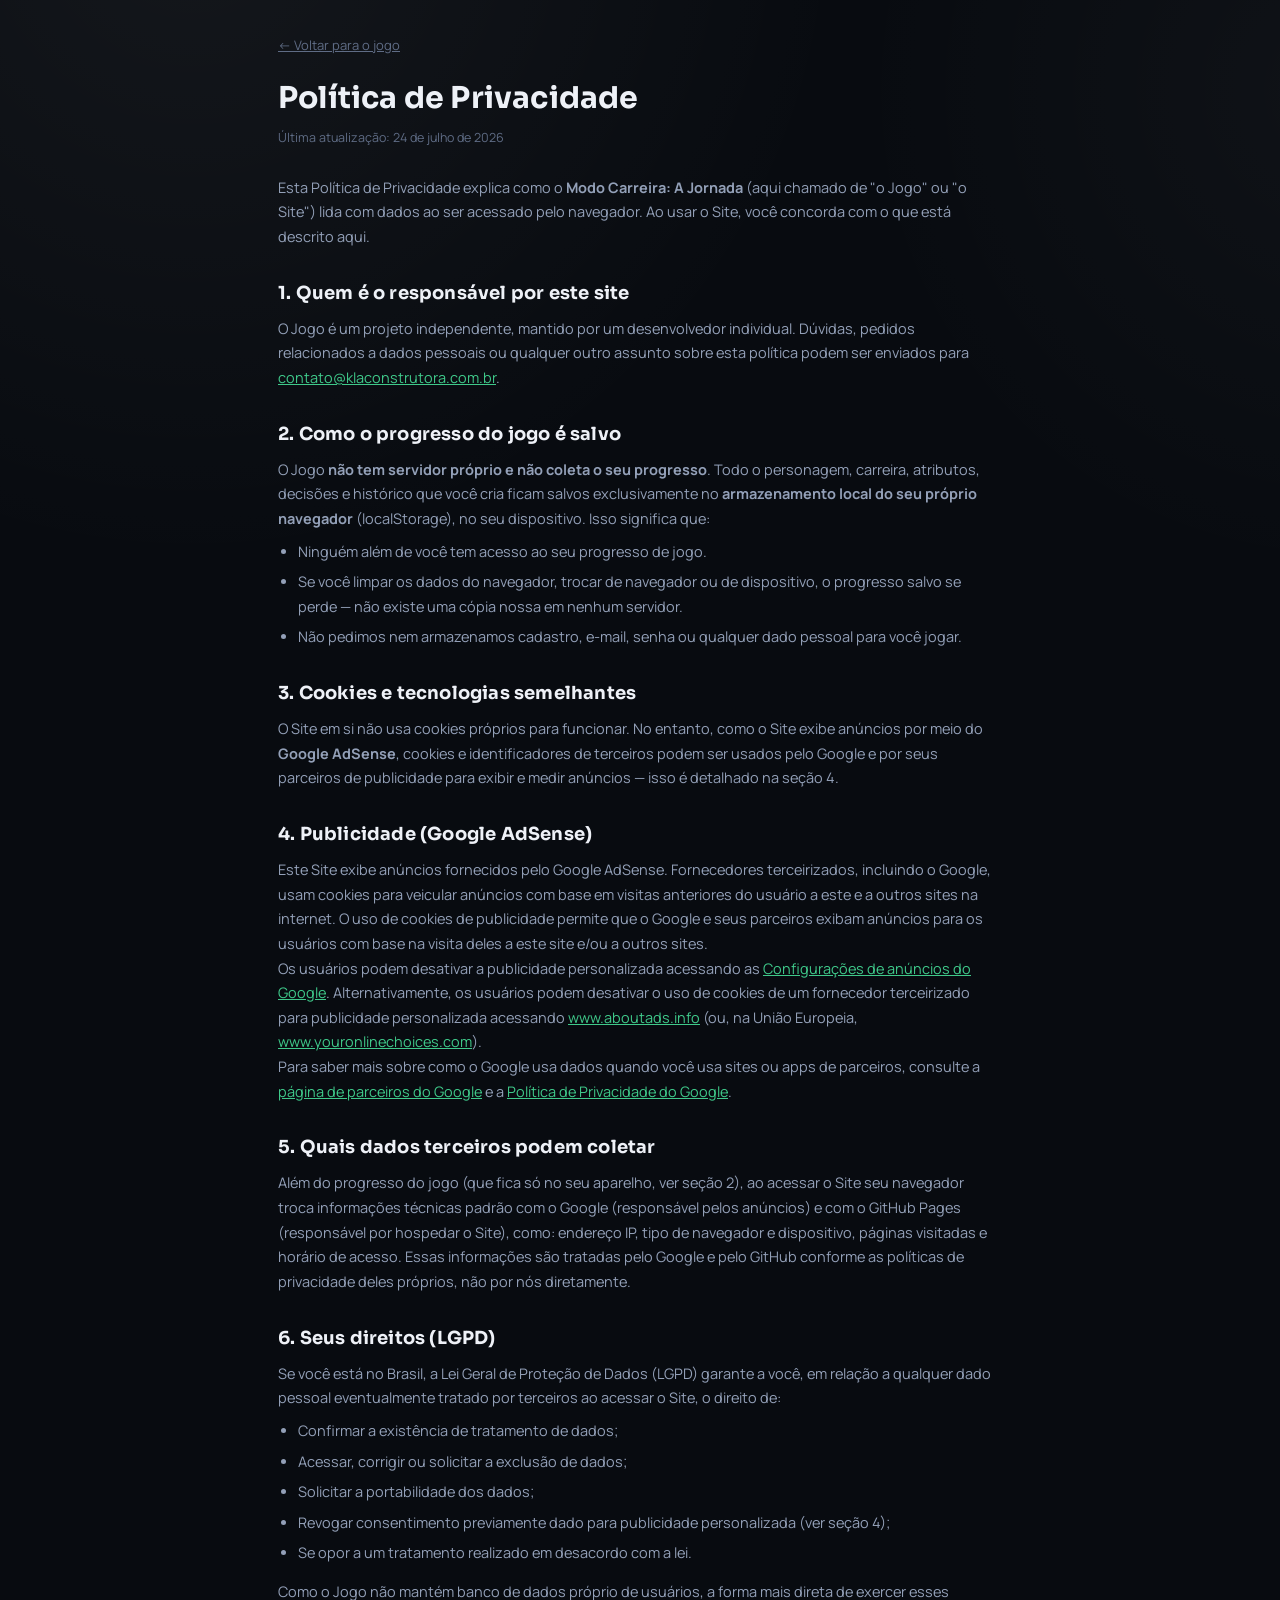
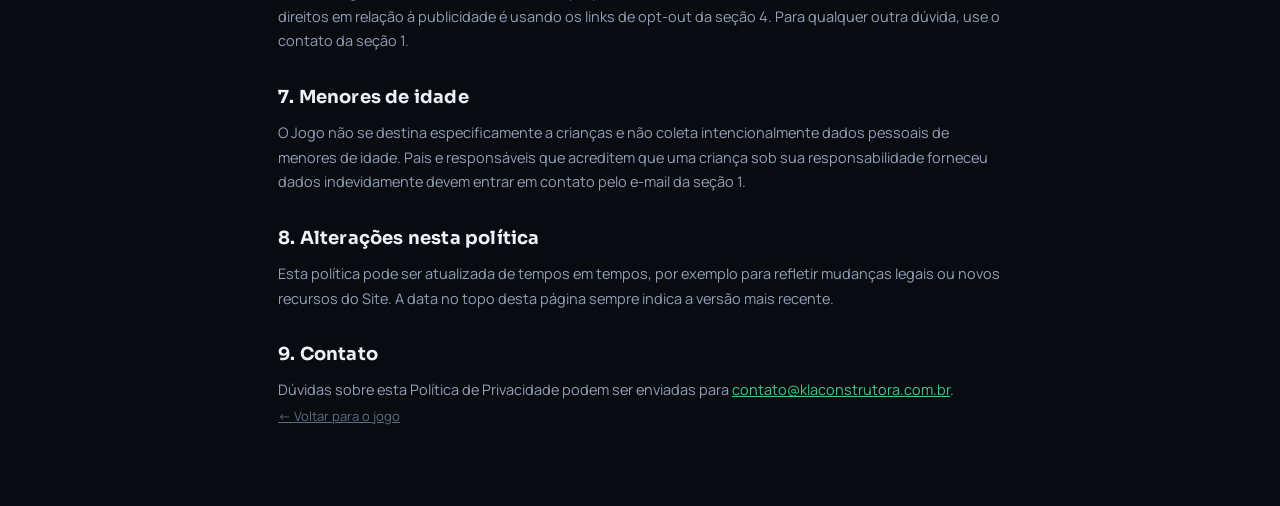
==== privacidade.html @ 0e74ea94 "Adiciona anúncios laterais em tela larga e página de Política de Privacidade Anúncios: dois novos bl" ====
<!DOCTYPE html>
<html lang="pt-BR">
<head>
<meta charset="UTF-8">
<meta name="viewport" content="width=device-width, initial-scale=1.0">
<title>Política de Privacidade — Modo Carreira: A Jornada</title>
<link rel="stylesheet" href="css/style.css">
<style>
  .politica-wrap { max-width: 760px; margin: 0 auto; padding: 32px 18px 60px; }
  .politica-wrap h1 { font-family: var(--font-display); font-size: clamp(22px,4vw,30px); margin-bottom: 6px; }
  .politica-wrap .atualizado { color: var(--text-faint); font-size: 12.5px; margin-bottom: 28px; }
  .politica-wrap h2 { font-family: var(--font-display); font-size: 18px; margin: 30px 0 10px; color: var(--text); }
  .politica-wrap p, .politica-wrap li { color: var(--text-dim); font-size: 14.5px; line-height: 1.7; }
  .politica-wrap ul { padding-left: 20px; margin: 8px 0 14px; }
  .politica-wrap li { margin-bottom: 6px; }
  .politica-wrap a { color: var(--club-c2); }
  .politica-wrap .voltar { display: inline-block; margin-bottom: 20px; color: var(--text-faint); text-decoration: underline; font-size: 13px; }
  .politica-wrap .card-title { font-weight: 700; color: var(--text); }
</style>
</head>
<body>
<div class="politica-wrap">
  <a href="index.html" class="voltar">← Voltar para o jogo</a>
  <h1>Política de Privacidade</h1>
  <p class="atualizado">Última atualização: 24 de julho de 2026</p>

  <p>Esta Política de Privacidade explica como o <b>Modo Carreira: A Jornada</b> (aqui chamado de "o Jogo" ou "o Site") lida com dados ao ser acessado pelo navegador. Ao usar o Site, você concorda com o que está descrito aqui.</p>

  <h2>1. Quem é o responsável por este site</h2>
  <p>O Jogo é um projeto independente, mantido por um desenvolvedor individual. Dúvidas, pedidos relacionados a dados pessoais ou qualquer outro assunto sobre esta política podem ser enviados para <a href="mailto:contato@klaconstrutora.com.br">contato@klaconstrutora.com.br</a>.</p>

  <h2>2. Como o progresso do jogo é salvo</h2>
  <p>O Jogo <b>não tem servidor próprio e não coleta o seu progresso</b>. Todo o personagem, carreira, atributos, decisões e histórico que você cria ficam salvos exclusivamente no <b>armazenamento local do seu próprio navegador</b> (localStorage), no seu dispositivo. Isso significa que:</p>
  <ul>
    <li>Ninguém além de você tem acesso ao seu progresso de jogo.</li>
    <li>Se você limpar os dados do navegador, trocar de navegador ou de dispositivo, o progresso salvo se perde — não existe uma cópia nossa em nenhum servidor.</li>
    <li>Não pedimos nem armazenamos cadastro, e-mail, senha ou qualquer dado pessoal para você jogar.</li>
  </ul>

  <h2>3. Cookies e tecnologias semelhantes</h2>
  <p>O Site em si não usa cookies próprios para funcionar. No entanto, como o Site exibe anúncios por meio do <b>Google AdSense</b>, cookies e identificadores de terceiros podem ser usados pelo Google e por seus parceiros de publicidade para exibir e medir anúncios — isso é detalhado na seção 4.</p>

  <h2>4. Publicidade (Google AdSense)</h2>
  <p>Este Site exibe anúncios fornecidos pelo Google AdSense. Fornecedores terceirizados, incluindo o Google, usam cookies para veicular anúncios com base em visitas anteriores do usuário a este e a outros sites na internet. O uso de cookies de publicidade permite que o Google e seus parceiros exibam anúncios para os usuários com base na visita deles a este site e/ou a outros sites.</p>
  <p>Os usuários podem desativar a publicidade personalizada acessando as <a href="https://adssettings.google.com/" target="_blank" rel="noopener">Configurações de anúncios do Google</a>. Alternativamente, os usuários podem desativar o uso de cookies de um fornecedor terceirizado para publicidade personalizada acessando <a href="https://www.aboutads.info/choices/" target="_blank" rel="noopener">www.aboutads.info</a> (ou, na União Europeia, <a href="https://www.youronlinechoices.com/" target="_blank" rel="noopener">www.youronlinechoices.com</a>).</p>
  <p>Para saber mais sobre como o Google usa dados quando você usa sites ou apps de parceiros, consulte a <a href="https://policies.google.com/technologies/partner-sites" target="_blank" rel="noopener">página de parceiros do Google</a> e a <a href="https://policies.google.com/privacy" target="_blank" rel="noopener">Política de Privacidade do Google</a>.</p>

  <h2>5. Quais dados terceiros podem coletar</h2>
  <p>Além do progresso do jogo (que fica só no seu aparelho, ver seção 2), ao acessar o Site seu navegador troca informações técnicas padrão com o Google (responsável pelos anúncios) e com o GitHub Pages (responsável por hospedar o Site), como: endereço IP, tipo de navegador e dispositivo, páginas visitadas e horário de acesso. Essas informações são tratadas pelo Google e pelo GitHub conforme as políticas de privacidade deles próprios, não por nós diretamente.</p>

  <h2>6. Seus direitos (LGPD)</h2>
  <p>Se você está no Brasil, a Lei Geral de Proteção de Dados (LGPD) garante a você, em relação a qualquer dado pessoal eventualmente tratado por terceiros ao acessar o Site, o direito de:</p>
  <ul>
    <li>Confirmar a existência de tratamento de dados;</li>
    <li>Acessar, corrigir ou solicitar a exclusão de dados;</li>
    <li>Solicitar a portabilidade dos dados;</li>
    <li>Revogar consentimento previamente dado para publicidade personalizada (ver seção 4);</li>
    <li>Se opor a um tratamento realizado em desacordo com a lei.</li>
  </ul>
  <p>Como o Jogo não mantém banco de dados próprio de usuários, a forma mais direta de exercer esses direitos em relação à publicidade é usando os links de opt-out da seção 4. Para qualquer outra dúvida, use o contato da seção 1.</p>

  <h2>7. Menores de idade</h2>
  <p>O Jogo não se destina especificamente a crianças e não coleta intencionalmente dados pessoais de menores de idade. Pais e responsáveis que acreditem que uma criança sob sua responsabilidade forneceu dados indevidamente devem entrar em contato pelo e-mail da seção 1.</p>

  <h2>8. Alterações nesta política</h2>
  <p>Esta política pode ser atualizada de tempos em tempos, por exemplo para refletir mudanças legais ou novos recursos do Site. A data no topo desta página sempre indica a versão mais recente.</p>

  <h2>9. Contato</h2>
  <p>Dúvidas sobre esta Política de Privacidade podem ser enviadas para <a href="mailto:contato@klaconstrutora.com.br">contato@klaconstrutora.com.br</a>.</p>

  <a href="index.html" class="voltar">← Voltar para o jogo</a>
</div>
</body>
</html>
---- css/style.css ----
@import url('https://fonts.googleapis.com/css2?family=Manrope:wght@400;500;600;700;800&family=Sora:wght@600;700;800&display=swap');
  /* ===================== RESET & BASE ===================== */
  * { box-sizing: border-box; margin: 0; padding: 0; }
  :root {
    --club-c1: #2a9d6f;
    --club-c2: #3fc98a;
    --bg-base: #080b10;
    --surface: #131926;
    --surface-2: #0e131c;
    --border: #232c3d;
    --border-soft: rgba(255,255,255,.06);
    --text: #eef1f7;
    --text-dim: #93a0b8;
    --text-faint: #5f6c85;
    --font-display: 'Sora', 'Manrope', 'Segoe UI', system-ui, sans-serif;
    --font-body: 'Manrope', 'Segoe UI', 'Trebuchet MS', Arial, sans-serif;
    --radius: 16px;
    --club-grad: linear-gradient(120deg, var(--club-c1), var(--club-c2));
  }
  * { scrollbar-color: #2a3140 transparent; }
  html, body {
    height: 100%;
    background: var(--bg-base);
    color: var(--text);
    font-family: var(--font-body);
    line-height: 1.5;
    -webkit-font-smoothing: antialiased;
  }
  body {
    min-height: 100vh; display: flex; flex-direction: column;
    background:
      radial-gradient(1200px circle at 15% -10%, rgba(255,255,255,.05), transparent 55%),
      radial-gradient(900px circle at 105% 10%, rgba(255,255,255,.03), transparent 55%),
      var(--bg-base);
    background-attachment: fixed;
    transition: background 1s ease;
  }
  body.tema-clube {
    background:
      radial-gradient(1200px circle at 12% -12%, color-mix(in srgb, var(--club-c1) 26%, transparent), transparent 58%),
      radial-gradient(1000px circle at 108% 8%, color-mix(in srgb, var(--club-c2) 20%, transparent), transparent 55%),
      radial-gradient(800px circle at 50% 120%, color-mix(in srgb, var(--club-c1) 10%, transparent), transparent 60%),
      var(--bg-base);
    background-attachment: fixed;
  }
  #app { flex: 1; display: flex; flex-direction: column; max-width: 920px; margin: 0 auto; width: 100%; padding: 18px 16px 8px; }
  #app.fade-in { animation: telaEntrada .45s cubic-bezier(.22,.75,.35,1); }
  @keyframes telaEntrada {
    from { opacity: 0; transform: translateY(12px); }
    to { opacity: 1; transform: translateY(0); }
  }
  h1, h2, h3 { font-family: var(--font-display); font-weight: 700; letter-spacing: .2px; }
  a { color: inherit; }
  button, select, input {
    font-family: inherit;
    font-size: 15px;
  }
  ::-webkit-scrollbar { width: 8px; height: 8px; }
  ::-webkit-scrollbar-thumb { background: #2a3140; border-radius: 4px; }
  ::-webkit-scrollbar-track { background: transparent; }

  /* ===================== LAYOUT HELPERS ===================== */
  .hidden { display: none !important; }
  .card {
    position: relative;
    background: linear-gradient(180deg, rgba(255,255,255,.035) 0%, transparent 45%), linear-gradient(180deg, var(--surface) 0%, var(--surface-2) 100%);
    border: 1px solid var(--border);
    border-radius: var(--radius);
    padding: 20px;
    margin-bottom: 14px;
    box-shadow: 0 10px 28px -8px rgba(0,0,0,.45), inset 0 1px 0 var(--border-soft);
    overflow: hidden;
  }
  .card::before {
    content: '';
    position: absolute; top: 0; left: 0; right: 0; height: 3px;
    background: linear-gradient(90deg, #2a3140, #2a3140);
    opacity: .8;
  }
  body.tema-clube .card::before {
    background: var(--club-grad);
    box-shadow: 0 0 14px -2px color-mix(in srgb, var(--club-c1) 70%, transparent);
  }
  .card-title {
    font-family: var(--font-display);
    font-size: 12px;
    font-weight: 700;
    text-transform: uppercase;
    letter-spacing: 1.3px;
    color: var(--text-dim);
    margin-bottom: 12px;
    display: flex; align-items: center; gap: 7px;
  }
  .card-title::before {
    content: ''; width: 4px; height: 4px; border-radius: 50%;
    background: var(--club-c1); box-shadow: 0 0 8px 1px var(--club-c1);
    flex-shrink: 0;
  }
  .card-title::after {
    content: ''; flex: 1; height: 1px; margin-left: 4px;
    background: linear-gradient(90deg, var(--border), transparent);
  }
  .row { display: flex; gap: 12px; flex-wrap: wrap; }
  .col { flex: 1 1 200px; min-width: 0; }
  .center { text-align: center; }
  .muted { color: var(--text-dim); font-size: 13px; }
  .small { font-size: 12px; }
  .spacer { height: 12px; }

  /* ===================== BUTTONS ===================== */
  .btn {
    display: inline-block;
    position: relative;
    background: linear-gradient(180deg, #1a2130, #161c29);
    color: var(--text);
    border: 1px solid var(--border);
    border-radius: 12px;
    padding: 13px 16px;
    cursor: pointer;
    text-align: left;
    font-weight: 500;
    letter-spacing: .1px;
    transition: transform .14s ease, background .18s ease, border-color .18s ease, box-shadow .18s ease;
    width: 100%;
    box-shadow: inset 0 1px 0 rgba(255,255,255,.05), 0 2px 6px rgba(0,0,0,.2);
  }
  .btn:hover { background: linear-gradient(180deg, #202940, #1b2233); border-color: #3d5271; transform: translateY(-2px); box-shadow: 0 10px 22px -6px rgba(0,0,0,.5), inset 0 1px 0 rgba(255,255,255,.08); }
  .btn:active { transform: translateY(0); box-shadow: inset 0 2px 6px rgba(0,0,0,.3); }
  .btn-primary {
    background: var(--club-grad); border-color: color-mix(in srgb, var(--club-c1) 65%, white 8%);
    color: #06120c; font-weight: 700;
    box-shadow: 0 6px 20px -4px color-mix(in srgb, var(--club-c1) 55%, transparent), inset 0 1px 0 rgba(255,255,255,.35);
    text-shadow: 0 1px 0 rgba(255,255,255,.15);
  }
  .btn-primary:hover { filter: brightness(1.08); transform: translateY(-2px); box-shadow: 0 10px 26px -4px color-mix(in srgb, var(--club-c1) 65%, transparent), inset 0 1px 0 rgba(255,255,255,.4); }
  .btn-danger { background: linear-gradient(180deg, #5a1f24, #47161a); border-color: #8a2e35; }
  .btn-danger:hover { background: linear-gradient(180deg, #712831, #5c1f26); }
  .btn-ghost { background: transparent; box-shadow: none; }
  .btn-small { width: auto; padding: 7px 13px; font-size: 13px; border-radius: 9px; }
  .btn-row { display: flex; flex-direction: column; gap: 10px; }
  .choices { display: flex; flex-direction: column; gap: 10px; margin-top: 14px; }
  .choices .btn { animation: escolhaEntra .3s ease backwards; padding-right: 38px; }
  .choices .btn::before {
    content: ''; position: absolute; left: 0; top: 50%; transform: translateY(-50%);
    width: 3px; height: 0%; background: var(--club-c1); border-radius: 0 3px 3px 0;
    transition: height .18s ease; box-shadow: 0 0 8px 0 var(--club-c1);
  }
  .choices .btn:hover::before { height: 56%; }
  .choices .btn::after {
    content: '→'; position: absolute; right: 15px; top: 50%; font-family: var(--font-display);
    transform: translateY(-50%) translateX(-4px); opacity: 0; color: var(--club-c1);
    transition: opacity .18s ease, transform .18s ease;
  }
  .choices .btn:hover::after { opacity: 1; transform: translateY(-50%) translateX(0); }
  .choices .btn-primary::before, .choices .btn-primary::after { display: none; }
  .choices .btn:nth-child(1){ animation-delay: .02s; } .choices .btn:nth-child(2){ animation-delay: .06s; }
  .choices .btn:nth-child(3){ animation-delay: .10s; } .choices .btn:nth-child(4){ animation-delay: .14s; }
  .choices .btn:nth-child(5){ animation-delay: .18s; } .choices .btn:nth-child(6){ animation-delay: .22s; }
  @keyframes escolhaEntra { from { opacity: 0; transform: translateX(-6px); } to { opacity: 1; transform: translateX(0); } }

  /* ===================== FORMS ===================== */
  label { display: block; font-size: 13px; color: var(--text-dim); margin-bottom: 4px; margin-top: 10px; font-weight: 500; }
  input[type=text], input[type=number], select {
    width: 100%;
    background: var(--surface-2);
    border: 1px solid var(--border);
    color: var(--text);
    border-radius: 9px;
    padding: 10px 11px;
    transition: border-color .15s ease, box-shadow .15s ease;
  }
  input:focus, select:focus { outline: none; border-color: var(--club-c1); box-shadow: 0 0 0 3px color-mix(in srgb, var(--club-c1) 22%, transparent); }
  fieldset { border: 1px solid var(--border); border-radius: 12px; padding: 14px; margin-top: 14px; }
  legend { padding: 0 8px; color: var(--text-dim); font-size: 12px; font-weight: 700; text-transform: uppercase; letter-spacing: .6px; }

  /* ===================== BARS / BADGES ===================== */
  .bar-label { display: flex; justify-content: space-between; font-size: 12px; color: var(--text-dim); margin-bottom: 4px; font-weight: 500; }
  .bar-track { background: var(--surface-2); border: 1px solid var(--border); border-radius: 8px; height: 9px; overflow: hidden; box-shadow: inset 0 1px 3px rgba(0,0,0,.4); }
  .bar-fill { height: 100%; border-radius: 8px; background: linear-gradient(90deg,#2a9d6f,#3fc98a); box-shadow: 0 0 8px -1px rgba(63,201,138,.7); transition: width .5s cubic-bezier(.22,.75,.35,1); position: relative; }
  .bar-fill::after {
    content: ''; position: absolute; inset: 0;
    background: linear-gradient(180deg, rgba(255,255,255,.35), transparent 55%);
  }
  .bar-fill.warn { background: linear-gradient(90deg,#c98a2a,#e0ab3f); box-shadow: 0 0 8px -1px rgba(224,171,63,.7); }
  .bar-fill.danger { background: linear-gradient(90deg,#a8323a,#d64550); box-shadow: 0 0 8px -1px rgba(214,69,80,.7); }
  .bar-fill.info { background: linear-gradient(90deg,#2a6bc9,#3f9be0); box-shadow: 0 0 8px -1px rgba(63,155,224,.7); }
  .attr-grid { display: grid; grid-template-columns: 1fr 1fr; gap: 10px 18px; }
  @media (max-width: 560px) { .attr-grid { grid-template-columns: 1fr; } }
  .badge {
    display: inline-block;
    background: var(--surface-2);
    border: 1px solid var(--border);
    border-radius: 999px;
    padding: 4px 11px;
    font-size: 12px;
    font-weight: 500;
    color: #b7c2d6;
    margin: 2px 4px 2px 0;
  }
  .badge.good { border-color: #2a9d6f; color: #7fe0b8; background: rgba(42,157,111,.12); }
  .badge.bad { border-color: #a8323a; color: #f19aa0; background: rgba(168,50,58,.12); }

  /* ===================== ESCUDO DO CLUBE ===================== */
  .crest {
    display: inline-flex; align-items: center; justify-content: center;
    border-radius: 50%; flex-shrink: 0;
    background: conic-gradient(from 210deg, var(--crest-c1,var(--club-c1)), var(--crest-c2,var(--club-c2)), var(--crest-c1,var(--club-c1)));
    border: 2px solid rgba(255,255,255,.4);
    box-shadow: 0 3px 10px rgba(0,0,0,.45), inset 0 1px 2px rgba(255,255,255,.3), inset 0 -3px 7px rgba(0,0,0,.28);
    color: #fff; font-family: var(--font-display); font-weight: 800; letter-spacing: .3px;
    text-shadow: 0 1px 3px rgba(0,0,0,.55);
    line-height: 1;
  }
  .crest.lg { box-shadow: 0 6px 20px -2px rgba(0,0,0,.5), inset 0 1px 3px rgba(255,255,255,.3), inset 0 -4px 9px rgba(0,0,0,.3); }

  /* ===================== TIER / DIVISÃO ===================== */
  .tier-badge {
    display: inline-flex; align-items: center; gap: 5px;
    padding: 3px 11px; border-radius: 999px; font-size: 10.5px; font-weight: 800;
    text-transform: uppercase; letter-spacing: .8px;
    color: var(--tier-c, #9aa5ba); border: 1px solid var(--tier-c, #3a4457);
    background: color-mix(in srgb, var(--tier-c, #3a4457) 16%, transparent);
  }

  /* ===================== ANÚNCIO (CANTO, DISCRETO) =====================
     Fica FORA de #app (ver index.html) — nunca é destruído pelas trocas de
     tela do jogo (render() só remonta #app). position:fixed pra não empurrar
     nenhum layout, num canto que não sobrepõe botões de ação (ver ads.js). */
  .ad-corner {
    position: fixed; right: 12px; bottom: 12px; z-index: 40;
    background: var(--surface); border: 1px solid var(--border); border-radius: 12px;
    padding: 4px; max-width: 300px; max-height: 90px; overflow: hidden;
    box-shadow: 0 10px 26px -10px rgba(0,0,0,.5);
  }
  .ad-corner:empty { display: none; } /* antes do 1º anúncio carregar, não ocupa espaço nem sombra à toa */
  @media (max-width: 560px) {
    .ad-corner { left: 8px; right: 8px; bottom: 8px; max-width: none; display: flex; justify-content: center; }
  }

  /* ===================== ANÚNCIOS LATERAIS (SÓ TELA LARGA) =====================
     #app tem max-width:920px centralizado — em tela larga sobra bastante
     margem vazia dos dois lados, espaço perfeito pra um anúncio vertical sem
     nunca encostar no jogo. Escondidos por padrão (display:none) e só
     aparecem a partir de 1280px de largura, quando sobra margem confortável
     pros dois lados (920px do jogo + ~180px de cada lado). Abaixo disso
     (tablet/celular), o anúncio do canto (.ad-corner, acima) já continua
     aparecendo normalmente — ninguém perde anúncio, só ganha mais em tela
     grande. IMPORTANTE: ads.js só deve pedir um novo anúncio pra esses slots
     quando eles estiverem realmente visíveis (display!=='none') — carregar
     anúncio num slot escondido conta como tráfego inválido pro Google. */
  .ad-side {
    display: none; position: fixed; top: 50%; transform: translateY(-50%);
    z-index: 40; width: 160px; height: 600px; max-height: 80vh; overflow: hidden;
    background: var(--surface); border: 1px solid var(--border); border-radius: 12px;
    box-shadow: 0 10px 26px -10px rgba(0,0,0,.5);
  }
  .ad-side:empty { box-shadow: none; border-color: transparent; } /* antes do anúncio carregar, não fica uma caixa vazia chamativa */
  #ad-left { left: 12px; }
  #ad-right { right: 12px; }
  @media (min-width: 1280px) {
    .ad-side { display: block; }
  }

  /* ===================== HEADER / STATUS BAR ===================== */
  #status-bar {
    display: flex; flex-wrap: wrap; gap: 10px 20px; align-items: center;
    background: linear-gradient(180deg, rgba(255,255,255,.04), transparent 60%), rgba(15,19,28,.82);
    backdrop-filter: blur(10px); -webkit-backdrop-filter: blur(10px);
    border: 1px solid var(--border); border-top: 2px solid #2a3140; border-radius: var(--radius);
    padding: 12px 16px; margin-bottom: 16px; font-size: 13px;
    box-shadow: 0 10px 26px -10px rgba(0,0,0,.5), inset 0 1px 0 var(--border-soft);
    position: sticky; top: 8px; z-index: 20;
  }
  body.tema-clube #status-bar { border-top-color: var(--club-c1); box-shadow: 0 10px 26px -10px rgba(0,0,0,.5), inset 0 1px 0 var(--border-soft), 0 0 0 1px color-mix(in srgb, var(--club-c1) 18%, transparent); }
  #status-bar .sb-club { display: flex; align-items: center; gap: 9px; margin-right: 2px; }
  #status-bar .sb-club .sb-club-name { font-family: var(--font-display); font-weight: 700; font-size: 14px; color: var(--text); }
  #status-bar .sb-item { display: flex; flex-direction: column; min-width: 58px; }
  #status-bar .sb-item b { font-size: 13.5px; font-weight: 700; color: var(--text); }
  #status-bar .sb-item span.lbl { color: var(--text-faint); font-size: 10.5px; text-transform: uppercase; letter-spacing: .5px; }
  #status-bar .sb-divider { width: 1px; align-self: stretch; background: var(--border); }
  #status-bar .sb-panel-btn { margin-left: auto; }

  /* ===================== TABS (PAINEL) ===================== */
  .tabs { display: flex; flex-wrap: wrap; gap: 6px; margin-bottom: 14px; padding: 4px; background: var(--surface-2); border: 1px solid var(--border); border-radius: 12px; }
  .tab-btn {
    background: transparent; border: 1px solid transparent; color: var(--text-dim);
    border-radius: 8px; padding: 7px 13px; cursor: pointer; font-size: 12.5px; font-weight: 600;
    transition: all .15s ease;
  }
  .tab-btn:hover { color: var(--text); background: rgba(255,255,255,.04); }
  .tab-btn.active { background: var(--club-grad); border-color: transparent; color: #06120c; box-shadow: 0 3px 10px -2px color-mix(in srgb, var(--club-c1) 55%, transparent); }
  .tab-content { display: none; }
  .tab-content.active { display: block; }

  /* ===================== MODAL (PAINEL OVERLAY) ===================== */
  #panel-overlay {
    position: fixed; inset: 0; background: rgba(4,6,10,.8);
    backdrop-filter: blur(3px); -webkit-backdrop-filter: blur(3px);
    display: flex; align-items: flex-start; justify-content: center;
    padding: 24px 12px; overflow-y: auto; z-index: 50;
  }
  #panel-modal, .panel-modal-shell {
    position: relative; overflow: hidden;
    background: linear-gradient(180deg, rgba(255,255,255,.03), transparent 30%), var(--surface-2);
    border: 1px solid var(--border); border-radius: var(--radius);
    padding: 20px; width: 100%; max-width: 820px;
    box-shadow: 0 30px 60px -12px rgba(0,0,0,.6);
  }
  #panel-modal::before, .panel-modal-shell::before { content: ''; position: absolute; top: 0; left: 0; right: 0; height: 3px; background: var(--club-grad); opacity: .9; }
  #panel-modal .panel-header, .panel-modal-shell .panel-header { display: flex; justify-content: space-between; align-items: center; margin-bottom: 12px; }
  #panel-modal .panel-header h2, .panel-modal-shell .panel-header h2 { font-size: 19px; }
  .central-overlay {
    position: fixed; inset: 0; background: rgba(4,6,10,.8);
    backdrop-filter: blur(3px); -webkit-backdrop-filter: blur(3px);
    display: flex; align-items: flex-start; justify-content: center;
    padding: 24px 12px; overflow-y: auto; z-index: 50;
  }

  /* ===================== BARRA DE STATUS: AÇÕES DA CARREIRA ===================== */
  #status-bar .sb-actions { display: flex; flex-wrap: wrap; gap: 8px; margin-left: auto; }

  /* ===================== SHOPPING / IMÓVEIS / BANCO (CENTRAL DE CARREIRA) ======== */
  .shop-grid { display: grid; grid-template-columns: repeat(auto-fill, minmax(230px, 1fr)); gap: 12px; }
  .shop-item {
    display: flex; align-items: center; gap: 12px;
    background: var(--surface-2); border: 1px solid var(--border); border-radius: 12px;
    padding: 10px 12px; transition: border-color .15s ease, transform .15s ease;
  }
  .shop-item:hover { border-color: color-mix(in srgb, var(--club-c1) 45%, var(--border) 55%); transform: translateY(-1px); }
  .shop-item.owned { opacity: .72; }
  .shop-item-carro { flex-wrap: wrap; }
  .shop-item-icon { flex-shrink: 0; display: flex; align-items: center; justify-content: center; width: 60px; }
  .pixel-icon { image-rendering: pixelated; filter: drop-shadow(0 3px 6px rgba(0,0,0,.4)); }
  .shop-item-info { flex: 1; min-width: 0; }
  .shop-item-nome { font-weight: 600; font-size: 13.5px; margin-bottom: 1px; }
  .shop-item-preco { font-family: var(--font-display); font-weight: 700; color: var(--club-c2); font-size: 14px; margin-top: 4px; }
  .color-swatch {
    display: inline-block; width: 18px; height: 18px; border-radius: 50%; cursor: pointer;
    border: 2px solid var(--border); transition: border-color .15s ease, transform .15s ease;
  }
  .color-swatch:hover { transform: scale(1.12); }
  .color-swatch.sel { border-color: var(--club-c1); box-shadow: 0 0 0 2px color-mix(in srgb, var(--club-c1) 45%, transparent); }

  /* ===================== NEWS FEED ===================== */
  .news-item {
    border-left: 3px solid #2f3b4f; padding: 9px 12px; margin-bottom: 8px;
    background: var(--surface-2); border-radius: 0 10px 10px 0; font-size: 13px;
  }
  .news-item.torcida { border-color: #2a9d6f; }
  .news-item.midia { border-color: #3f9be0; }
  .news-item.familia { border-color: #e0ab3f; }
  .news-item.treinador { border-color: #a8323a; }
  .news-item .news-tag { font-size: 10px; text-transform: uppercase; color: var(--text-faint); letter-spacing: .6px; display:block; margin-bottom:3px; font-weight: 700; }

  /* ===================== NARRATIVE ===================== */
  #scene-text { font-size: 15.5px; line-height: 1.7; white-space: pre-line; letter-spacing: .1px; }
  #scene-text .fala { color: #cfe0ff; font-style: italic; }
  .card h2 { margin-bottom: 12px; font-size: 20px; }
  .card-title + h2, .card-title + #scene-text { margin-top: 2px; }
  .trace-tag { display:inline-block; font-size:11px; color:var(--text-dim); background:var(--surface-2); border:1px solid var(--border); border-radius:999px; padding:2px 9px; margin-bottom:10px; }

  footer { text-align: center; color: var(--text-faint); font-size: 11.5px; padding: 20px 0 10px; }
  footer .footer-link { color: var(--text-faint); text-decoration: underline; }
  footer .footer-link:hover { color: var(--text-dim); }

  /* club cards grid */
  .club-grid { display: grid; grid-template-columns: 1fr 1fr; gap: 12px; }
  @media (max-width: 620px) { .club-grid { grid-template-columns: 1fr; } }
  .club-card {
    cursor: pointer; transition: transform .18s ease, box-shadow .18s ease, border-color .18s ease;
    padding-top: 18px;
  }
  .club-card::before { background: linear-gradient(90deg, var(--this-c1, #2a3140), var(--this-c2, #2a3140)); opacity: .9; }
  .club-card:hover { transform: translateY(-4px); border-color: color-mix(in srgb, var(--this-c1,#3d5271) 60%, #3d5271); box-shadow: 0 14px 30px -8px rgba(0,0,0,.5), 0 0 0 1px color-mix(in srgb, var(--this-c1,#3d5271) 35%, transparent); }
  .club-card .club-card-head { display: flex; align-items: center; gap: 10px; margin-bottom: 8px; }
  .club-card h3 { font-size: 16px; margin: 0; }
  .club-card:hover .crest { box-shadow: 0 3px 10px rgba(0,0,0,.45), inset 0 1px 2px rgba(255,255,255,.3), inset 0 -3px 7px rgba(0,0,0,.28), 0 0 0 4px color-mix(in srgb, var(--this-c1,var(--club-c1)) 30%, transparent); }
  .club-swatch { display:inline-block; width:14px; height:14px; border-radius:50%; margin-right:6px; vertical-align:middle; border:1px solid rgba(255,255,255,.25); }

  /* =====================================================================
     SCREEN HERO — versão compacta do stadium-hero (sem holofotes animados
     nem cantoneiras), usada como cabeçalho de destaque dentro de telas do
     jogo (criação de personagem, escolha de clube, resultado da peneira,
     fim de temporada, aposentadoria etc.) pra criar familiaridade visual
     com a tela inicial sem repetir o motivo mais "cheio" em toda tela.
     ========================================================================= */
  .screen-hero {
    position: relative; overflow: hidden; text-align: center;
    border-radius: var(--radius); border: 1px solid var(--border);
    padding: 26px 20px 22px; margin-bottom: 14px;
    background:
      repeating-linear-gradient(115deg, rgba(255,255,255,.02) 0 24px, rgba(255,255,255,0) 24px 48px),
      radial-gradient(560px circle at 50% -25%, color-mix(in srgb, var(--club-c1) 22%, transparent), transparent 70%),
      linear-gradient(180deg, rgba(255,255,255,.035) 0%, transparent 45%), linear-gradient(180deg, var(--surface) 0%, var(--surface-2) 100%);
    box-shadow: 0 10px 28px -8px rgba(0,0,0,.45), inset 0 1px 0 var(--border-soft);
  }
  .screen-hero::before { content: ''; position: absolute; top: 0; left: 0; right: 0; height: 3px; background: var(--club-grad); opacity: .9; }
  .screen-hero-kicker {
    display: inline-flex; align-items: center; gap: 8px;
    font-family: var(--font-display); font-size: 10.5px; font-weight: 800; letter-spacing: 2.2px; text-transform: uppercase;
    color: var(--text-dim); margin-bottom: 10px; position: relative; z-index: 1;
  }
  .screen-hero-kicker::before, .screen-hero-kicker::after { content: ''; width: 16px; height: 1px; background: linear-gradient(90deg, transparent, var(--club-c1)); }
  .screen-hero-kicker::after { background: linear-gradient(90deg, var(--club-c1), transparent); }
  .screen-hero h1, .screen-hero h2 { font-family: var(--font-display); font-weight: 800; font-size: clamp(21px,4.2vw,28px); margin-bottom: 4px; letter-spacing: -.3px; position: relative; z-index: 1; }
  .screen-hero-sub { color: var(--text-dim); font-size: 13.5px; max-width: 460px; margin: 6px auto 0; position: relative; z-index: 1; }

  /* ===================== SELO DE VEREDITO (aprovado/vitória/campeão...) ===================== */
  .result-badge-big {
    display: inline-flex; align-items: center; gap: 9px;
    font-family: var(--font-display); font-weight: 800; font-size: 14.5px; letter-spacing: .6px; text-transform: uppercase;
    padding: 10px 22px; border-radius: 999px; margin-bottom: 14px;
  }
  .result-badge-big.good { color: #7fe0b8; background: rgba(42,157,111,.14); border: 1px solid #2a9d6f; box-shadow: 0 0 28px -4px rgba(42,157,111,.55); }
  .result-badge-big.bad { color: #f19aa0; background: rgba(168,50,58,.14); border: 1px solid #a8323a; box-shadow: 0 0 28px -4px rgba(168,50,58,.55); }
  .result-badge-big.neutral { color: #d8c98a; background: rgba(224,171,63,.12); border: 1px solid #c98a2a; box-shadow: 0 0 24px -4px rgba(224,171,63,.5); }

  /* ===================== STEPPER DE FASES (peneira) ===================== */
  .phase-stepper { display: flex; align-items: center; gap: 6px; margin: 10px 0 4px; }
  .phase-dot { flex: 1; height: 4px; border-radius: 3px; background: var(--surface-2); border: 1px solid var(--border); transition: background .3s ease, border-color .3s ease, box-shadow .3s ease; }
  .phase-dot.done { background: var(--club-grad); border-color: transparent; }
  .phase-dot.current { background: var(--club-grad); border-color: transparent; box-shadow: 0 0 10px -1px var(--club-c1); }

  /* ===================== HERO (TELA INICIAL) ===================== */
  .hero-title {
    font-family: var(--font-display); font-weight: 800; font-size: 34px; letter-spacing: -.5px;
    background: linear-gradient(120deg, #fff, var(--club-c2, #9fe6c6));
    -webkit-background-clip: text; background-clip: text; color: transparent;
  }

  /* =====================================================================
     ESTÁDIO / TRANSMISSÃO ESPORTIVA — tela inicial
     Motivo visual: gramado listrado bem sutil + luzes de holofote nos
     cantos + cantoneiras de placar de transmissão, tudo discreto o
     bastante pra não brigar com o resto da UI (usado só nesta tela).
     ========================================================================= */
  .stadium-hero {
    position: relative;
    border-radius: calc(var(--radius) + 6px);
    padding: 52px 24px 40px;
    margin: 4vh 0 22px;
    overflow: hidden;
    text-align: center;
    background:
      repeating-linear-gradient(115deg, rgba(255,255,255,.025) 0 26px, rgba(255,255,255,0) 26px 52px),
      radial-gradient(900px circle at 50% 130%, rgba(0,0,0,.55), transparent 60%),
      linear-gradient(180deg, rgba(255,255,255,.04) 0%, transparent 40%),
      linear-gradient(180deg, var(--surface) 0%, var(--surface-2) 100%);
    border: 1px solid var(--border);
    box-shadow: 0 24px 60px -18px rgba(0,0,0,.6), inset 0 1px 0 var(--border-soft);
  }
  .stadium-hero::before, .stadium-hero::after {
    content: ''; position: absolute; width: 340px; height: 340px; border-radius: 50%;
    filter: blur(10px); opacity: .55; pointer-events: none;
  }
  .stadium-hero::before { top: -180px; left: -120px; background: radial-gradient(circle, color-mix(in srgb, var(--club-c1) 65%, white 10%), transparent 70%); animation: holofoteFlutua 9s ease-in-out infinite; }
  .stadium-hero::after { top: -180px; right: -120px; background: radial-gradient(circle, color-mix(in srgb, var(--club-c2) 65%, white 10%), transparent 70%); animation: holofoteFlutua 9s ease-in-out infinite reverse; }
  @keyframes holofoteFlutua { 0%,100% { transform: translateY(0) scale(1); } 50% { transform: translateY(18px) scale(1.06); } }
  .stadium-hero-sweep {
    position: absolute; inset: -40% -60%; pointer-events: none;
    background: linear-gradient(100deg, transparent 42%, rgba(255,255,255,.05) 48%, rgba(255,255,255,.1) 50%, rgba(255,255,255,.05) 52%, transparent 58%);
    animation: holofoteVarredura 7s ease-in-out infinite;
  }
  @keyframes holofoteVarredura { 0% { transform: translateX(-30%); } 50% { transform: translateX(30%); } 100% { transform: translateX(-30%); } }
  .stadium-hero-corner {
    position: absolute; width: 30px; height: 30px; border-color: color-mix(in srgb, var(--club-c1) 55%, var(--border) 45%);
    border-style: solid; opacity: .8;
  }
  .stadium-hero-corner.tl { top: 12px; left: 12px; border-width: 2px 0 0 2px; border-top-left-radius: 8px; }
  .stadium-hero-corner.tr { top: 12px; right: 12px; border-width: 2px 2px 0 0; border-top-right-radius: 8px; }
  .stadium-hero-corner.bl { bottom: 12px; left: 12px; border-width: 0 0 2px 2px; border-bottom-left-radius: 8px; }
  .stadium-hero-corner.br { bottom: 12px; right: 12px; border-width: 0 2px 2px 0; border-bottom-right-radius: 8px; }
  .stadium-hero-inner { position: relative; z-index: 1; }

  .eyebrow-tag {
    display: inline-flex; align-items: center; gap: 8px;
    font-family: var(--font-display); font-size: 11px; font-weight: 800; letter-spacing: 2.6px; text-transform: uppercase;
    color: var(--text-dim); margin-bottom: 22px;
  }
  .eyebrow-tag::before, .eyebrow-tag::after { content: ''; width: 22px; height: 1px; background: linear-gradient(90deg, transparent, var(--club-c1)); }
  .eyebrow-tag::after { background: linear-gradient(90deg, var(--club-c1), transparent); }

  .hero-crest-ring {
    width: 86px; height: 86px; margin: 0 auto 22px; border-radius: 50%;
    display: flex; align-items: center; justify-content: center; font-size: 40px;
    background: radial-gradient(circle at 35% 30%, rgba(255,255,255,.16), transparent 60%), color-mix(in srgb, var(--club-c1) 16%, var(--surface-2));
    border: 2px solid color-mix(in srgb, var(--club-c1) 55%, var(--border) 45%);
    box-shadow: 0 0 0 6px color-mix(in srgb, var(--club-c1) 10%, transparent), 0 0 34px -4px color-mix(in srgb, var(--club-c1) 65%, transparent), inset 0 2px 4px rgba(255,255,255,.15);
    animation: crestPulso 3.6s ease-in-out infinite;
  }
  @keyframes crestPulso {
    0%,100% { box-shadow: 0 0 0 6px color-mix(in srgb, var(--club-c1) 10%, transparent), 0 0 34px -4px color-mix(in srgb, var(--club-c1) 65%, transparent), inset 0 2px 4px rgba(255,255,255,.15); }
    50% { box-shadow: 0 0 0 9px color-mix(in srgb, var(--club-c1) 16%, transparent), 0 0 48px -2px color-mix(in srgb, var(--club-c1) 80%, transparent), inset 0 2px 4px rgba(255,255,255,.2); }
  }

  .hero-title-mega {
    font-family: var(--font-display); font-weight: 800; letter-spacing: -1px;
    font-size: clamp(34px, 7vw, 54px); line-height: 1.02; margin-bottom: 10px;
    background: linear-gradient(120deg, #ffffff 20%, var(--club-c2, #9fe6c6) 78%);
    -webkit-background-clip: text; background-clip: text; color: transparent;
    text-shadow: 0 6px 40px color-mix(in srgb, var(--club-c1) 35%, transparent);
  }
  .hero-subtitle-tag {
    display: inline-block; font-family: var(--font-display); font-weight: 700; font-size: 13px;
    letter-spacing: 5px; text-transform: uppercase; color: var(--text-dim);
    padding-bottom: 14px; margin-bottom: 18px;
    border-bottom: 1px solid var(--border);
  }
  .hero-tagline { max-width: 440px; margin: 0 auto; color: var(--text-dim); font-size: 14.5px; line-height: 1.65; }

  /* ===================== MENU TILES (ações principais) ===================== */
  .menu-tiles { display: flex; flex-direction: column; gap: 12px; max-width: 480px; margin: 0 auto; }
  .menu-tile {
    display: flex; align-items: center; gap: 16px; text-align: left;
    background: linear-gradient(180deg, rgba(255,255,255,.035), transparent 45%), linear-gradient(180deg, var(--surface), var(--surface-2));
    border: 1px solid var(--border); border-radius: 16px; padding: 16px 18px; cursor: pointer;
    transition: transform .18s ease, border-color .18s ease, box-shadow .18s ease;
    box-shadow: 0 10px 26px -12px rgba(0,0,0,.5), inset 0 1px 0 var(--border-soft);
    width: 100%; color: var(--text); position: relative; overflow: hidden;
  }
  .menu-tile:hover { transform: translateY(-3px); border-color: color-mix(in srgb, var(--club-c1) 55%, var(--border) 45%); box-shadow: 0 18px 36px -14px rgba(0,0,0,.55), 0 0 0 1px color-mix(in srgb, var(--club-c1) 25%, transparent); }
  .menu-tile-icon {
    flex-shrink: 0; width: 50px; height: 50px; border-radius: 13px; display: flex; align-items: center; justify-content: center;
    font-size: 24px; background: color-mix(in srgb, var(--club-c1) 14%, var(--surface-2)); border: 1px solid var(--border);
  }
  .menu-tile-body { display: flex; flex-direction: column; gap: 3px; min-width: 0; }
  .menu-tile-title { font-family: var(--font-display); font-weight: 700; font-size: 16px; }
  .menu-tile-sub { font-size: 12.5px; color: var(--text-dim); overflow: hidden; text-overflow: ellipsis; white-space: nowrap; }
  .menu-tile-primary {
    border-color: color-mix(in srgb, var(--club-c1) 60%, white 8%);
    box-shadow: 0 14px 34px -10px color-mix(in srgb, var(--club-c1) 45%, transparent), inset 0 1px 0 var(--border-soft);
  }
  .menu-tile-primary .menu-tile-icon { background: var(--club-grad); color: #06120c; box-shadow: 0 4px 14px -3px color-mix(in srgb, var(--club-c1) 60%, transparent); }
  .menu-tile-primary:hover { box-shadow: 0 20px 42px -12px color-mix(in srgb, var(--club-c1) 60%, transparent), 0 0 0 1px color-mix(in srgb, var(--club-c1) 40%, transparent); }
  .menu-tile-arrow { margin-left: auto; flex-shrink: 0; color: var(--text-faint); font-size: 18px; transition: transform .18s ease, color .18s ease; }
  .menu-tile:hover .menu-tile-arrow { transform: translateX(4px); color: var(--club-c1); }

  .link-danger {
    display: block; margin: 18px auto 0; background: none; border: none; cursor: pointer;
    color: var(--text-faint); font-size: 12.5px; text-decoration: underline; text-underline-offset: 3px;
    transition: color .15s ease;
  }
  .link-danger:hover { color: #d64550; }

  /* ===================== FEATURE STRIP (destaques do jogo) ===================== */
  .feature-strip { display: flex; flex-wrap: wrap; justify-content: center; gap: 8px; margin: 28px auto 0; max-width: 560px; }
  .feature-pill {
    font-size: 11.5px; font-weight: 600; color: var(--text-dim); background: var(--surface-2);
    border: 1px solid var(--border); border-radius: 999px; padding: 6px 13px;
    transition: color .15s ease, border-color .15s ease;
  }
  .feature-pill:hover { color: var(--text); border-color: color-mix(in srgb, var(--club-c1) 45%, var(--border) 55%); }

  /* ===================== TEMA POR COMPETIÇÃO (partida ao vivo) =====================
     Sobrepõe gradientes extras de baixa opacidade ao fundo já existente do
     clube — sutil o bastante pra não competir visualmente com a UI. */
  body.tema-copa-brasil {
    background:
      radial-gradient(1000px circle at 10% -10%, rgba(60,170,80,.09), transparent 55%),
      radial-gradient(900px circle at 105% 105%, rgba(224,196,60,.08), transparent 55%),
      radial-gradient(1200px circle at 12% -12%, color-mix(in srgb, var(--club-c1) 26%, transparent), transparent 58%),
      radial-gradient(1000px circle at 108% 8%, color-mix(in srgb, var(--club-c2) 20%, transparent), transparent 55%),
      var(--bg-base);
    background-attachment: fixed;
  }
  body.tema-libertadores {
    background:
      radial-gradient(1000px circle at 8% -8%, rgba(60,120,200,.08), transparent 55%),
      radial-gradient(900px circle at 100% 100%, rgba(224,196,60,.07), transparent 55%),
      radial-gradient(800px circle at 50% 50%, rgba(60,170,90,.05), transparent 60%),
      radial-gradient(1200px circle at 12% -12%, color-mix(in srgb, var(--club-c1) 26%, transparent), transparent 58%),
      radial-gradient(1000px circle at 108% 8%, color-mix(in srgb, var(--club-c2) 20%, transparent), transparent 55%),
      var(--bg-base);
    background-attachment: fixed;
  }

  /* ===================== PARTIDA AO VIVO ===================== */
  .live-match-card { text-align: center; }
  .live-match-top { display: flex; align-items: center; justify-content: center; gap: 22px; }
  .live-match-team { display: flex; flex-direction: column; align-items: center; gap: 6px; flex: 1 1 120px; min-width: 0; }
  .live-match-team span { font-size: 12.5px; color: var(--text-dim); max-width: 130px; overflow: hidden; text-overflow: ellipsis; white-space: nowrap; }
  .live-match-center { display: flex; flex-direction: column; align-items: center; gap: 6px; min-width: 110px; }
  .live-match-clock {
    font-family: var(--font-display); font-weight: 700; font-size: 13px; color: var(--text-dim);
    letter-spacing: .4px;
  }
  .live-match-placar {
    font-family: var(--font-display); font-weight: 800; font-size: 30px; letter-spacing: .5px;
    transition: transform .15s ease;
  }
  .live-match-placar.pulse { animation: placarPulso .5s ease; }
  @keyframes placarPulso { 0% { transform: scale(1); } 35% { transform: scale(1.18); color: var(--club-c1); } 100% { transform: scale(1); } }
  .live-match-celebracao {
    height: 0; overflow: hidden; opacity: 0; transform: scale(.8);
    transition: opacity .2s ease, transform .2s ease;
    font-family: var(--font-display); font-weight: 800; font-size: 34px; letter-spacing: 1px;
    color: var(--club-c1); text-shadow: 0 0 22px color-mix(in srgb, var(--club-c1) 70%, transparent);
    text-align: center; margin-top: 0;
  }
  .live-match-celebracao.show {
    height: auto; opacity: 1; transform: scale(1); margin-top: 14px;
    animation: golPulso .6s ease;
  }
  @keyframes golPulso {
    0% { transform: scale(.4); opacity: 0; }
    55% { transform: scale(1.15); opacity: 1; }
    100% { transform: scale(1); opacity: 1; }
  }
  .live-match-feed { display: flex; flex-direction: column; gap: 2px; margin-top: 4px; }
  .live-match-feed p { color: var(--text-dim); }
  .live-match-lance { margin-top: 10px; }
  .live-match-stats-card { padding-top: 14px; padding-bottom: 8px; }
  .lm-stat-row { display: grid; grid-template-columns: 44px 1fr 44px; align-items: center; gap: 8px; padding: 5px 0; border-bottom: 1px solid var(--border-soft); }
  .lm-stat-row:last-child { border-bottom: none; }
  .lm-stat-val { font-family: var(--font-display); font-weight: 700; font-size: 13.5px; text-align: center; }
  /* Painel do VAR reaproveita o overlay de celebração (mesmo elemento), com
     um visual distinto (preto/amarelo, estilo transmissão) enquanto ativo. */
  .live-match-celebracao.lm-var {
    background: repeating-linear-gradient(135deg, rgba(224,196,60,.08) 0 10px, transparent 10px 20px);
    border: 1px solid rgba(224,196,60,.4); border-radius: 12px; padding: 14px 10px;
  }
  .lm-var-badge {
    display: inline-block; background: #111; color: #e0c43c; font-family: var(--font-display);
    font-weight: 800; font-size: 13px; letter-spacing: 2px; padding: 3px 12px; border-radius: 5px;
    border: 1px solid #e0c43c; margin-bottom: 8px;
  }
  .lm-var-texto { font-family: var(--font-display); font-weight: 700; font-size: 16px; color: var(--text); }
  .lm-var-sub { margin-top: 6px; }

  /* ===================== BOLINHAS DA DISPUTA DE PÊNALTIS ===================== */
  .lm-pen-row { display: flex; align-items: center; gap: 10px; margin: 6px 0; }
  .lm-pen-nome { font-size: 12.5px; color: var(--text-dim); min-width: 90px; max-width: 120px; overflow: hidden; text-overflow: ellipsis; white-space: nowrap; }
  .lm-pen-dots { display: flex; gap: 7px; flex-wrap: wrap; }
  .lm-pen-dot {
    width: 16px; height: 16px; border-radius: 50%; display: inline-block;
    background: var(--surface-2); border: 1px solid var(--border);
  }
  .lm-pen-dot.gol { background: #2a9d6f; border-color: #3fc98a; box-shadow: 0 0 8px -1px rgba(63,201,138,.7); }
  .lm-pen-dot.erro { background: #a8323a; border-color: #d64550; box-shadow: 0 0 8px -1px rgba(214,69,80,.6); }
  .lm-pen-dot.piscando { animation: penaltiPisca .5s ease-in-out infinite alternate; border-color: #e0c43c; }
  @keyframes penaltiPisca { from { background: var(--surface-2); opacity: .5; } to { background: #e0c43c; opacity: 1; } }
  .lm-stat-label { font-size: 12px; color: var(--text-dim); text-align: center; }
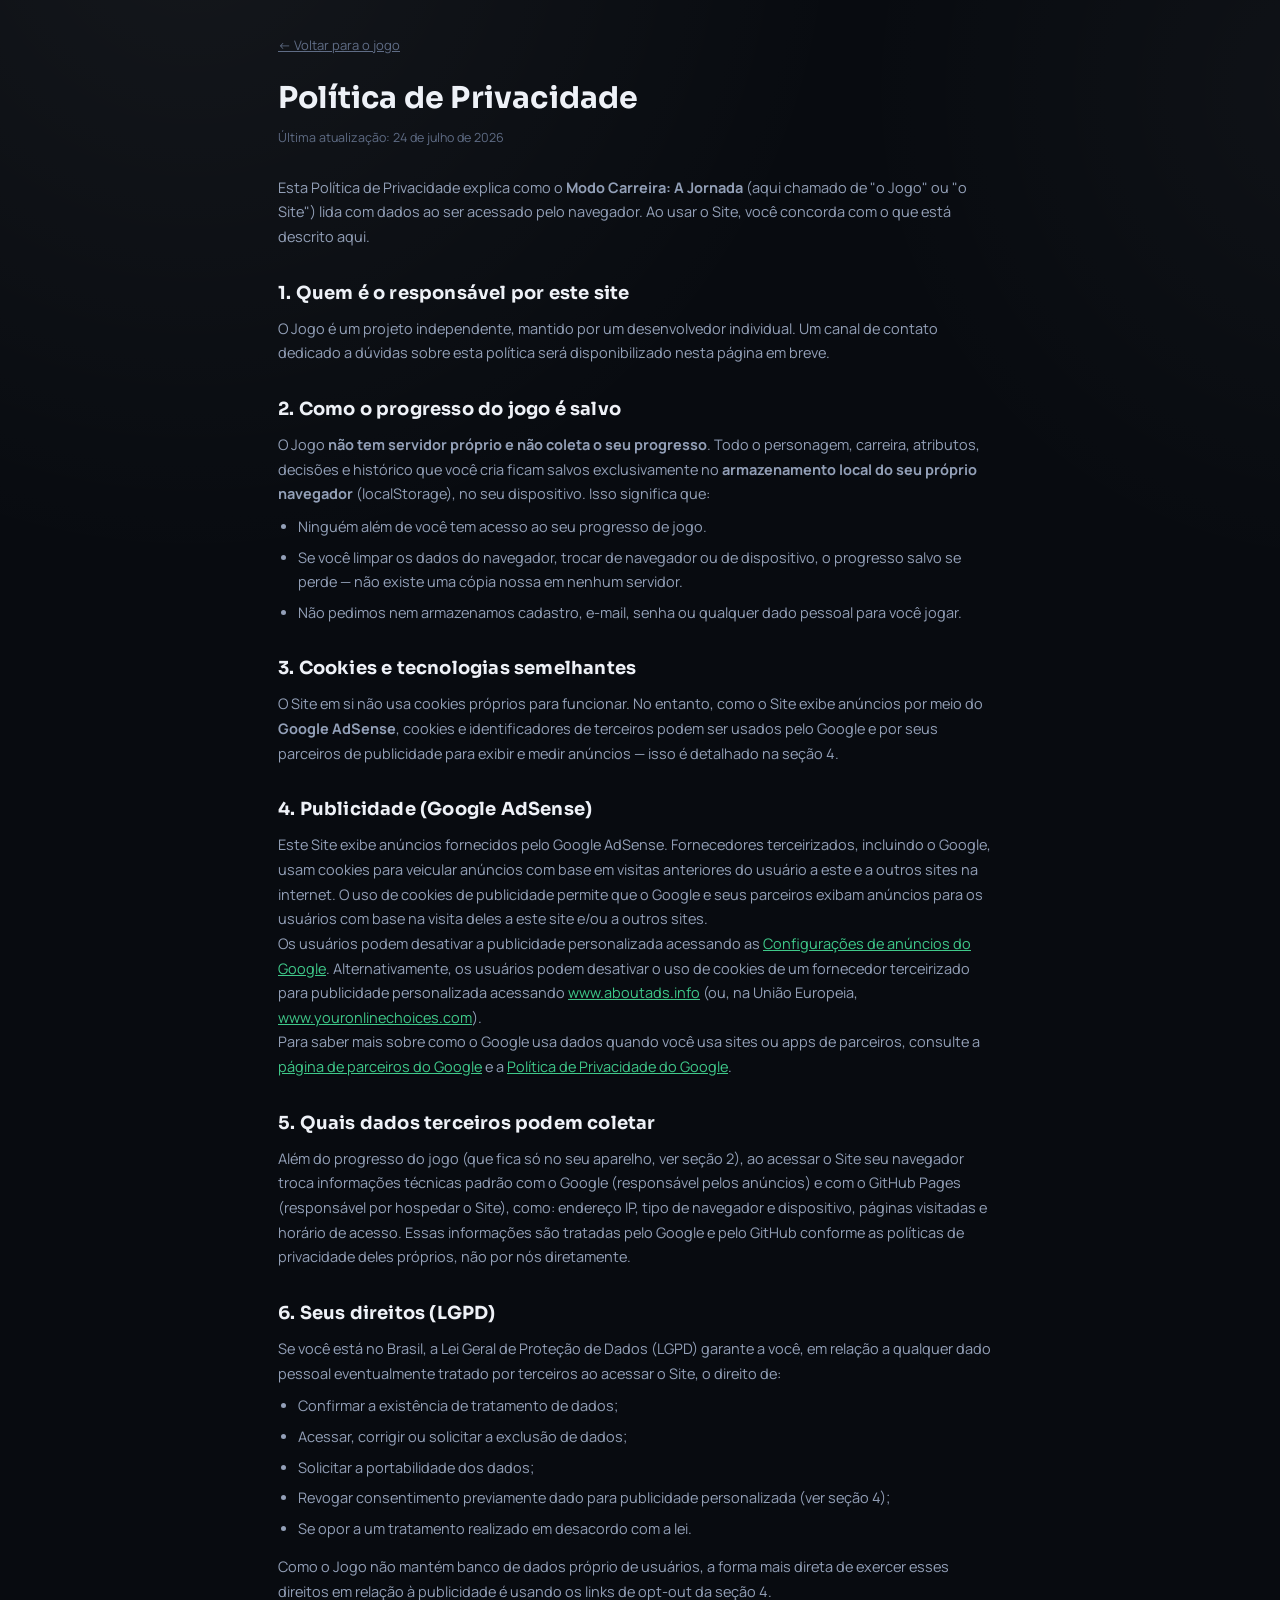
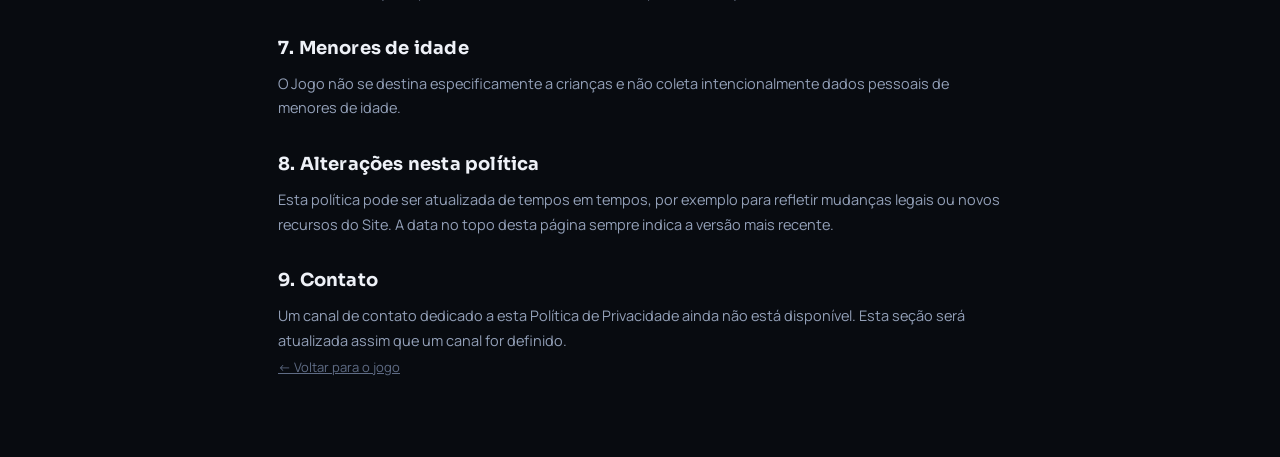
==== commit 11d51b45: "Remove e-mail de contato pessoal da Política de Privacidade Seção de contato fica em aberto por enqu" ====
--- a/privacidade.html
+++ b/privacidade.html
@@ -27,7 +27,7 @@
   <p>Esta Política de Privacidade explica como o <b>Modo Carreira: A Jornada</b> (aqui chamado de "o Jogo" ou "o Site") lida com dados ao ser acessado pelo navegador. Ao usar o Site, você concorda com o que está descrito aqui.</p>
 
   <h2>1. Quem é o responsável por este site</h2>
-  <p>O Jogo é um projeto independente, mantido por um desenvolvedor individual. Dúvidas, pedidos relacionados a dados pessoais ou qualquer outro assunto sobre esta política podem ser enviados para <a href="mailto:contato@klaconstrutora.com.br">contato@klaconstrutora.com.br</a>.</p>
+  <p>O Jogo é um projeto independente, mantido por um desenvolvedor individual. Um canal de contato dedicado a dúvidas sobre esta política será disponibilizado nesta página em breve.</p>
 
   <h2>2. Como o progresso do jogo é salvo</h2>
   <p>O Jogo <b>não tem servidor próprio e não coleta o seu progresso</b>. Todo o personagem, carreira, atributos, decisões e histórico que você cria ficam salvos exclusivamente no <b>armazenamento local do seu próprio navegador</b> (localStorage), no seu dispositivo. Isso significa que:</p>
@@ -57,16 +57,16 @@
     <li>Revogar consentimento previamente dado para publicidade personalizada (ver seção 4);</li>
     <li>Se opor a um tratamento realizado em desacordo com a lei.</li>
   </ul>
-  <p>Como o Jogo não mantém banco de dados próprio de usuários, a forma mais direta de exercer esses direitos em relação à publicidade é usando os links de opt-out da seção 4. Para qualquer outra dúvida, use o contato da seção 1.</p>
+  <p>Como o Jogo não mantém banco de dados próprio de usuários, a forma mais direta de exercer esses direitos em relação à publicidade é usando os links de opt-out da seção 4.</p>
 
   <h2>7. Menores de idade</h2>
-  <p>O Jogo não se destina especificamente a crianças e não coleta intencionalmente dados pessoais de menores de idade. Pais e responsáveis que acreditem que uma criança sob sua responsabilidade forneceu dados indevidamente devem entrar em contato pelo e-mail da seção 1.</p>
+  <p>O Jogo não se destina especificamente a crianças e não coleta intencionalmente dados pessoais de menores de idade.</p>
 
   <h2>8. Alterações nesta política</h2>
   <p>Esta política pode ser atualizada de tempos em tempos, por exemplo para refletir mudanças legais ou novos recursos do Site. A data no topo desta página sempre indica a versão mais recente.</p>
 
   <h2>9. Contato</h2>
-  <p>Dúvidas sobre esta Política de Privacidade podem ser enviadas para <a href="mailto:contato@klaconstrutora.com.br">contato@klaconstrutora.com.br</a>.</p>
+  <p>Um canal de contato dedicado a esta Política de Privacidade ainda não está disponível. Esta seção será atualizada assim que um canal for definido.</p>
 
   <a href="index.html" class="voltar">← Voltar para o jogo</a>
 </div>
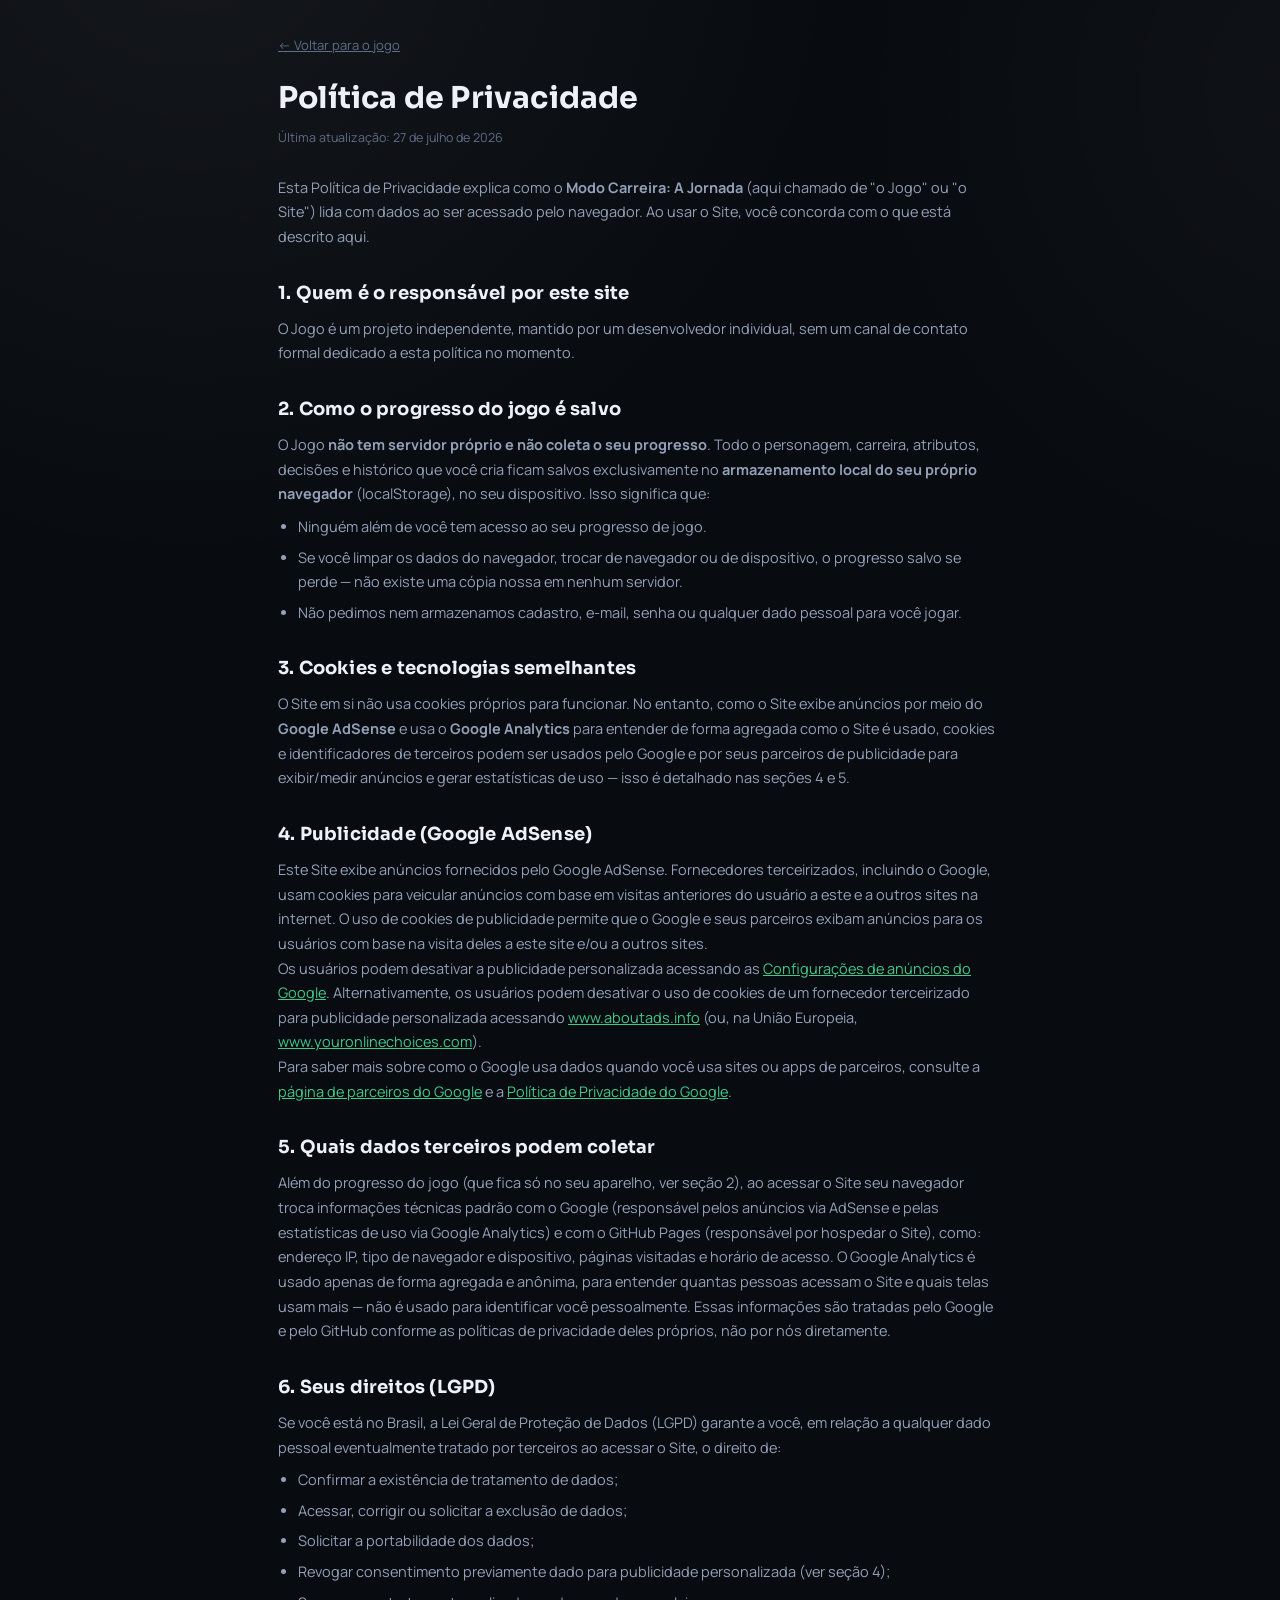
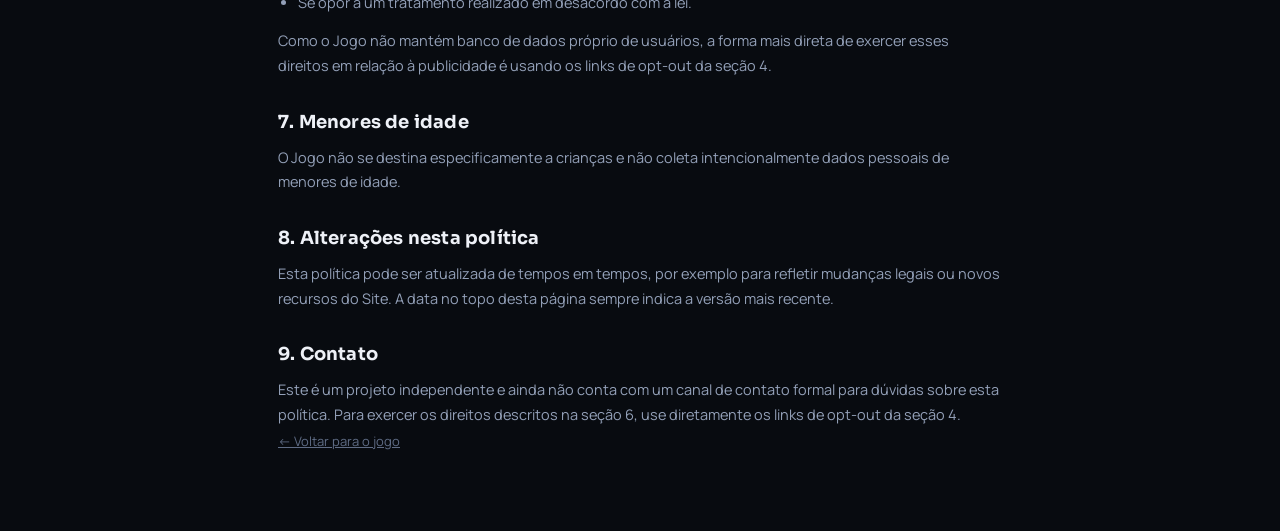
==== commit 7b158bce: "Prepara lançamento: performance, GA4, AdSense simplificado e política honesta - index.html: adiciona" ====
--- a/privacidade.html
+++ b/privacidade.html
@@ -22,12 +22,12 @@
 <div class="politica-wrap">
   <a href="index.html" class="voltar">← Voltar para o jogo</a>
   <h1>Política de Privacidade</h1>
-  <p class="atualizado">Última atualização: 24 de julho de 2026</p>
+  <p class="atualizado">Última atualização: 27 de julho de 2026</p>
 
   <p>Esta Política de Privacidade explica como o <b>Modo Carreira: A Jornada</b> (aqui chamado de "o Jogo" ou "o Site") lida com dados ao ser acessado pelo navegador. Ao usar o Site, você concorda com o que está descrito aqui.</p>
 
   <h2>1. Quem é o responsável por este site</h2>
-  <p>O Jogo é um projeto independente, mantido por um desenvolvedor individual. Um canal de contato dedicado a dúvidas sobre esta política será disponibilizado nesta página em breve.</p>
+  <p>O Jogo é um projeto independente, mantido por um desenvolvedor individual, sem um canal de contato formal dedicado a esta política no momento.</p>
 
   <h2>2. Como o progresso do jogo é salvo</h2>
   <p>O Jogo <b>não tem servidor próprio e não coleta o seu progresso</b>. Todo o personagem, carreira, atributos, decisões e histórico que você cria ficam salvos exclusivamente no <b>armazenamento local do seu próprio navegador</b> (localStorage), no seu dispositivo. Isso significa que:</p>
@@ -38,7 +38,7 @@
   </ul>
 
   <h2>3. Cookies e tecnologias semelhantes</h2>
-  <p>O Site em si não usa cookies próprios para funcionar. No entanto, como o Site exibe anúncios por meio do <b>Google AdSense</b>, cookies e identificadores de terceiros podem ser usados pelo Google e por seus parceiros de publicidade para exibir e medir anúncios — isso é detalhado na seção 4.</p>
+  <p>O Site em si não usa cookies próprios para funcionar. No entanto, como o Site exibe anúncios por meio do <b>Google AdSense</b> e usa o <b>Google Analytics</b> para entender de forma agregada como o Site é usado, cookies e identificadores de terceiros podem ser usados pelo Google e por seus parceiros de publicidade para exibir/medir anúncios e gerar estatísticas de uso — isso é detalhado nas seções 4 e 5.</p>
 
   <h2>4. Publicidade (Google AdSense)</h2>
   <p>Este Site exibe anúncios fornecidos pelo Google AdSense. Fornecedores terceirizados, incluindo o Google, usam cookies para veicular anúncios com base em visitas anteriores do usuário a este e a outros sites na internet. O uso de cookies de publicidade permite que o Google e seus parceiros exibam anúncios para os usuários com base na visita deles a este site e/ou a outros sites.</p>
@@ -46,7 +46,7 @@
   <p>Para saber mais sobre como o Google usa dados quando você usa sites ou apps de parceiros, consulte a <a href="https://policies.google.com/technologies/partner-sites" target="_blank" rel="noopener">página de parceiros do Google</a> e a <a href="https://policies.google.com/privacy" target="_blank" rel="noopener">Política de Privacidade do Google</a>.</p>
 
   <h2>5. Quais dados terceiros podem coletar</h2>
-  <p>Além do progresso do jogo (que fica só no seu aparelho, ver seção 2), ao acessar o Site seu navegador troca informações técnicas padrão com o Google (responsável pelos anúncios) e com o GitHub Pages (responsável por hospedar o Site), como: endereço IP, tipo de navegador e dispositivo, páginas visitadas e horário de acesso. Essas informações são tratadas pelo Google e pelo GitHub conforme as políticas de privacidade deles próprios, não por nós diretamente.</p>
+  <p>Além do progresso do jogo (que fica só no seu aparelho, ver seção 2), ao acessar o Site seu navegador troca informações técnicas padrão com o Google (responsável pelos anúncios via AdSense e pelas estatísticas de uso via Google Analytics) e com o GitHub Pages (responsável por hospedar o Site), como: endereço IP, tipo de navegador e dispositivo, páginas visitadas e horário de acesso. O Google Analytics é usado apenas de forma agregada e anônima, para entender quantas pessoas acessam o Site e quais telas usam mais — não é usado para identificar você pessoalmente. Essas informações são tratadas pelo Google e pelo GitHub conforme as políticas de privacidade deles próprios, não por nós diretamente.</p>
 
   <h2>6. Seus direitos (LGPD)</h2>
   <p>Se você está no Brasil, a Lei Geral de Proteção de Dados (LGPD) garante a você, em relação a qualquer dado pessoal eventualmente tratado por terceiros ao acessar o Site, o direito de:</p>
@@ -66,7 +66,7 @@
   <p>Esta política pode ser atualizada de tempos em tempos, por exemplo para refletir mudanças legais ou novos recursos do Site. A data no topo desta página sempre indica a versão mais recente.</p>
 
   <h2>9. Contato</h2>
-  <p>Um canal de contato dedicado a esta Política de Privacidade ainda não está disponível. Esta seção será atualizada assim que um canal for definido.</p>
+  <p>Este é um projeto independente e ainda não conta com um canal de contato formal para dúvidas sobre esta política. Para exercer os direitos descritos na seção 6, use diretamente os links de opt-out da seção 4.</p>
 
   <a href="index.html" class="voltar">← Voltar para o jogo</a>
 </div>
--- a/css/style.css
+++ b/css/style.css
@@ -17,6 +17,33 @@
     --radius: 16px;
     --club-grad: linear-gradient(120deg, var(--club-c1), var(--club-c2));
   }
+  /* Tema claro — alternado pelo botão flutuante (js/main.js), preferência
+     GLOBAL fora de qualquer save (persiste entre carreiras diferentes).
+     Reaproveita as mesmas variáveis já centralizadas, sem duplicar regras. */
+  :root[data-theme="light"] {
+    --bg-base: #eef1f6;
+    --surface: #ffffff;
+    --surface-2: #f4f6fb;
+    --border: #d6dce6;
+    --border-soft: rgba(10,20,40,.06);
+    --text: #1a2130;
+    --text-dim: #4c5871;
+    --text-faint: #7c879c;
+  }
+  /* .hero-title-mega usa um gradiente com stop branco fixo (bonito no tema
+     escuro, ilegível no claro) — única cor "hardcoded" fora das variáveis
+     centralizadas que precisou de override dedicado pro tema claro. */
+  :root[data-theme="light"] .hero-title-mega {
+    background: linear-gradient(120deg, #1a2130 20%, var(--club-c1, #2a9d6f) 78%);
+    -webkit-background-clip: text; background-clip: text; color: transparent;
+  }
+  .theme-toggle-btn {
+    position: fixed; top: 14px; right: 14px; z-index: 50;
+    width: 38px; height: 38px; border-radius: 50%; border: 1px solid var(--border);
+    background: var(--surface); color: var(--text); font-size: 16px; cursor: pointer;
+    display: flex; align-items: center; justify-content: center;
+    box-shadow: 0 4px 14px -4px rgba(0,0,0,.4);
+  }
   * { scrollbar-color: #2a3140 transparent; }
   html, body {
     height: 100%;
@@ -43,11 +70,24 @@
       var(--bg-base);
     background-attachment: fixed;
   }
-  #app { flex: 1; display: flex; flex-direction: column; max-width: 920px; margin: 0 auto; width: 100%; padding: 18px 16px 8px; }
+  /* padding-bottom reserva espaço real pro .ad-corner (fixed, ~90px+offset) —
+     sem isso, em telas onde o conteúdo enche a altura da viewport, o anúncio
+     do canto acaba sobrepondo o final do conteúdo (placar/feed/botões). */
+  #app { flex: 1; display: flex; flex-direction: column; max-width: 920px; margin: 0 auto; width: 100%; padding: 18px 16px 108px; }
   #app.fade-in { animation: telaEntrada .45s cubic-bezier(.22,.75,.35,1); }
   @keyframes telaEntrada {
     from { opacity: 0; transform: translateY(12px); }
     to { opacity: 1; transform: translateY(0); }
+  }
+  /* Transição diferenciada pra telas-marco (.hero-marco presente, ver
+     appObserver em router.js) — mais lenta e com um leve "zoom", pra separar
+     visualmente um momento de peso (título, Bola de Ouro) de uma troca de
+     tela comum (treino, agenda). */
+  #app.fade-in-marco { animation: telaEntradaMarco .8s cubic-bezier(.22,.75,.35,1); }
+  @keyframes telaEntradaMarco {
+    from { opacity: 0; transform: translateY(18px) scale(.97); }
+    60% { opacity: 1; }
+    to { opacity: 1; transform: translateY(0) scale(1); }
   }
   h1, h2, h3 { font-family: var(--font-display); font-weight: 700; letter-spacing: .2px; }
   a { color: inherit; }
@@ -186,6 +226,20 @@
   .bar-fill.info { background: linear-gradient(90deg,#2a6bc9,#3f9be0); box-shadow: 0 0 8px -1px rgba(63,155,224,.7); }
   .attr-grid { display: grid; grid-template-columns: 1fr 1fr; gap: 10px 18px; }
   @media (max-width: 560px) { .attr-grid { grid-template-columns: 1fr; } }
+
+  /* ===================== STAT TILES (Painel: Dados/Contrato/Estatísticas) =====================
+     Antes essas abas eram só <p><b>Label:</b> valor</p> em sequência, texto
+     corrido sem nenhuma hierarquia visual — mesmo padrão pra idade, gols ou
+     cartões. stat-tile reaproveita o espírito de .attr-grid (ícone + valor
+     grande + rótulo pequeno), ver statTileHtml em js/core/utils.js. */
+  .stat-tile-grid { display: grid; grid-template-columns: repeat(auto-fill, minmax(126px,1fr)); gap: 10px; margin: 6px 0 4px; }
+  .stat-tile {
+    display: flex; flex-direction: column; gap: 2px; padding: 10px 12px; border-radius: 12px;
+    background: var(--surface-2); border: 1px solid var(--border);
+  }
+  .stat-tile-icon { font-size: 16px; line-height: 1; opacity: .85; }
+  .stat-tile-valor { font-family: var(--font-display); font-weight: 800; font-size: 18px; line-height: 1.2; word-break: break-word; }
+  .stat-tile-label { font-size: 10.5px; color: var(--text-dim); text-transform: uppercase; letter-spacing: .4px; }
   .badge {
     display: inline-block;
     background: var(--surface-2);
@@ -224,8 +278,10 @@
 
   /* ===================== ANÚNCIO (CANTO, DISCRETO) =====================
      Fica FORA de #app (ver index.html) — nunca é destruído pelas trocas de
-     tela do jogo (render() só remonta #app). position:fixed pra não empurrar
-     nenhum layout, num canto que não sobrepõe botões de ação (ver ads.js). */
+     tela do jogo (render() só remonta #app). position:fixed, então flutua
+     sempre no mesmo canto da JANELA (não do documento) — quem garante que
+     ele não tampe o conteúdo é a reserva de espaço real em #app
+     (padding-bottom, ver a regra de #app acima) do tamanho do bloco (ver ads.js). */
   .ad-corner {
     position: fixed; right: 12px; bottom: 12px; z-index: 40;
     background: var(--surface); border: 1px solid var(--border); border-radius: 12px;
@@ -237,7 +293,7 @@
     .ad-corner { left: 8px; right: 8px; bottom: 8px; max-width: none; display: flex; justify-content: center; }
   }
 
-  /* ===================== ANÚNCIOS LATERAIS (SÓ TELA LARGA) =====================
+  /* ===================== ANÚNCIOS LATERAIS (SÓ TELA LARGA E ALTA) =====================
      #app tem max-width:920px centralizado — em tela larga sobra bastante
      margem vazia dos dois lados, espaço perfeito pra um anúncio vertical sem
      nunca encostar no jogo. Escondidos por padrão (display:none) e só
@@ -245,19 +301,23 @@
      pros dois lados (920px do jogo + ~180px de cada lado). Abaixo disso
      (tablet/celular), o anúncio do canto (.ad-corner, acima) já continua
      aparecendo normalmente — ninguém perde anúncio, só ganha mais em tela
-     grande. IMPORTANTE: ads.js só deve pedir um novo anúncio pra esses slots
-     quando eles estiverem realmente visíveis (display!=='none') — carregar
-     anúncio num slot escondido conta como tráfego inválido pro Google. */
+     grande. Ancorado no topo (não mais centralizado verticalmente) com uma
+     altura mínima de tela exigida (min-height:820px) — assim o bloco de
+     600px de altura sempre termina bem acima do .ad-corner (que fica nos
+     últimos ~100px da tela), sem um anúncio tampando o outro. IMPORTANTE:
+     ads.js só deve pedir um novo anúncio pra esses slots quando eles
+     estiverem realmente visíveis (display!=='none') — carregar anúncio num
+     slot escondido conta como tráfego inválido pro Google. */
   .ad-side {
-    display: none; position: fixed; top: 50%; transform: translateY(-50%);
-    z-index: 40; width: 160px; height: 600px; max-height: 80vh; overflow: hidden;
+    display: none; position: fixed; top: 90px;
+    z-index: 40; width: 160px; height: 600px; max-height: 70vh; overflow: hidden;
     background: var(--surface); border: 1px solid var(--border); border-radius: 12px;
     box-shadow: 0 10px 26px -10px rgba(0,0,0,.5);
   }
   .ad-side:empty { box-shadow: none; border-color: transparent; } /* antes do anúncio carregar, não fica uma caixa vazia chamativa */
   #ad-left { left: 12px; }
   #ad-right { right: 12px; }
-  @media (min-width: 1280px) {
+  @media (min-width: 1280px) and (min-height: 820px) {
     .ad-side { display: block; }
   }
 
@@ -291,6 +351,40 @@
   .tab-btn.active { background: var(--club-grad); border-color: transparent; color: #06120c; box-shadow: 0 3px 10px -2px color-mix(in srgb, var(--club-c1) 55%, transparent); }
   .tab-content { display: none; }
   .tab-content.active { display: block; }
+  /* Nível de grupo (Perfil/Carreira/Clube/Social) — mesma base visual do
+     .tab-btn comum, só um pouco maior/mais espaçado pra deixar claro que é
+     a camada de navegação de cima, não mais uma aba igual às outras. */
+  .tabs-grupo { margin-bottom: 8px; }
+  .tabs-grupo .tab-btn { font-size: 13px; padding: 8px 16px; }
+
+  /* ===================== CONQUISTAS (galeria de marcos) ===================== */
+  .conquista-grid { display: grid; grid-template-columns: repeat(auto-fill, minmax(240px, 1fr)); gap: 10px; }
+  .conquista-card {
+    display: flex; gap: 10px; align-items: flex-start;
+    background: var(--surface-2); border: 1px solid var(--border); border-radius: 12px; padding: 10px 12px;
+  }
+  .conquista-card.alta {
+    border-color: color-mix(in srgb, #e8c04a 55%, var(--border) 45%);
+    box-shadow: 0 8px 20px -8px rgba(232,192,74,.35);
+  }
+  .conquista-icone { font-size: 22px; line-height: 1; flex-shrink: 0; }
+  .conquista-titulo { font-weight: 700; font-size: 13.5px; margin-bottom: 2px; }
+
+  /* ===================== TOOLTIP CUSTOMIZADO (glossário contextual) ===================== */
+  .info-tip {
+    display: inline-flex; align-items: center; justify-content: center;
+    width: 14px; height: 14px; border-radius: 50%; background: var(--surface-2);
+    border: 1px solid var(--border); color: var(--text-faint); font-size: 10px;
+    cursor: help; position: relative; margin-left: 4px; vertical-align: middle;
+  }
+  .info-tip:hover .info-tip-bubble, .info-tip:focus .info-tip-bubble { opacity: 1; visibility: visible; transform: translateX(-50%) translateY(0); }
+  .info-tip-bubble {
+    position: absolute; bottom: 120%; left: 50%; transform: translateX(-50%) translateY(4px);
+    background: var(--surface-2); border: 1px solid var(--border); border-radius: 8px;
+    padding: 6px 9px; font-size: 11.5px; color: var(--text); width: 200px; text-align: left;
+    opacity: 0; visibility: hidden; transition: opacity .15s ease, transform .15s ease;
+    box-shadow: 0 8px 20px -6px rgba(0,0,0,.5); z-index: 20; line-height: 1.4;
+  }
 
   /* ===================== MODAL (PAINEL OVERLAY) ===================== */
   #panel-overlay {
@@ -316,8 +410,65 @@
     padding: 24px 12px; overflow-y: auto; z-index: 50;
   }
 
+  /* ===================== DIÁLOGO PRÓPRIO (substitui alert/confirm) ===================== */
+  .dialogo-overlay {
+    position: fixed; inset: 0; background: rgba(4,6,10,.85);
+    backdrop-filter: blur(3px); -webkit-backdrop-filter: blur(3px);
+    display: flex; align-items: center; justify-content: center;
+    padding: 24px 12px; z-index: 200;
+  }
+  .dialogo-card {
+    position: relative; overflow: hidden;
+    background: linear-gradient(180deg, rgba(255,255,255,.03), transparent 30%), var(--surface-2);
+    border: 1px solid var(--border); border-radius: var(--radius);
+    padding: 20px; width: 100%; max-width: 420px;
+    box-shadow: 0 30px 60px -12px rgba(0,0,0,.6);
+    animation: escolhaEntra .2s ease backwards;
+  }
+  .dialogo-card::before { content: ''; position: absolute; top: 0; left: 0; right: 0; height: 3px; background: var(--club-grad); opacity: .9; }
+  .dialogo-titulo { font-size: 17px; font-weight: 700; margin-bottom: 8px; }
+  .dialogo-texto { font-size: 14px; line-height: 1.55; color: var(--text-dim); margin-bottom: 18px; }
+  .dialogo-acoes { display: flex; gap: 8px; justify-content: flex-end; }
+
+  /* ===================== TOAST (notificação rápida) ===================== */
+  .toast-container {
+    position: fixed; top: 14px; right: 14px; z-index: 150;
+    display: flex; flex-direction: column; gap: 8px; max-width: 320px;
+    pointer-events: none;
+  }
+  .toast-card {
+    pointer-events: auto; cursor: pointer;
+    display: flex; gap: 10px; align-items: flex-start;
+    background: linear-gradient(180deg, rgba(255,255,255,.04), transparent 30%), var(--surface-2);
+    border: 1px solid var(--border); border-left: 3px solid var(--club-c1);
+    border-radius: 10px; padding: 10px 12px;
+    box-shadow: 0 12px 30px -8px rgba(0,0,0,.5);
+    opacity: 0; transform: translateX(24px);
+    transition: opacity .22s ease, transform .22s ease;
+  }
+  .toast-card.toast-in { opacity: 1; transform: translateX(0); }
+  .toast-card.toast-out { opacity: 0; transform: translateX(24px); }
+  .toast-icone { font-size: 20px; line-height: 1; }
+  .toast-corpo { display: flex; flex-direction: column; gap: 2px; min-width: 0; }
+  .toast-titulo { font-weight: 700; font-size: 13px; }
+  .toast-texto { font-size: 12.5px; color: var(--text-dim); line-height: 1.4; }
+  @media (max-width: 560px){
+    .toast-container { left: 10px; right: 10px; top: 10px; max-width: none; }
+  }
+
   /* ===================== BARRA DE STATUS: AÇÕES DA CARREIRA ===================== */
   #status-bar .sb-actions { display: flex; flex-wrap: wrap; gap: 8px; margin-left: auto; }
+  .sb-toggle-btn { display: none; }
+  #status-bar .sb-extra { display: contents; }
+  @media (max-width: 640px){
+    /* Em tela estreita, a barra de status inteira (overall, temporada, jogos,
+       gols, energia, moral...) ocupava várias linhas permanentemente. Some
+       tudo dentro de .sb-extra por padrão, revelado só com o botão ☰. */
+    .sb-toggle-btn { display: inline-flex; }
+    #status-bar .sb-extra { display: none; width: 100%; }
+    #status-bar.sb-expandido .sb-extra { display: flex; flex-wrap: wrap; gap: 10px 20px; width: 100%; order: 3; }
+    #status-bar .sb-actions { order: 4; }
+  }
 
   /* ===================== SHOPPING / IMÓVEIS / BANCO (CENTRAL DE CARREIRA) ======== */
   .shop-grid { display: grid; grid-template-columns: repeat(auto-fill, minmax(230px, 1fr)); gap: 12px; }
@@ -404,6 +555,33 @@
   .screen-hero-kicker::after { background: linear-gradient(90deg, var(--club-c1), transparent); }
   .screen-hero h1, .screen-hero h2 { font-family: var(--font-display); font-weight: 800; font-size: clamp(21px,4.2vw,28px); margin-bottom: 4px; letter-spacing: -.3px; position: relative; z-index: 1; }
   .screen-hero-sub { color: var(--text-dim); font-size: 13.5px; max-width: 460px; margin: 6px auto 0; position: relative; z-index: 1; }
+
+  /* ===================== VARIANTE "MARCO" (eventos do GAME.memorial) =====================
+     Antes, título de temporada, aposentadoria e conquista de copa usavam o
+     mesmo .screen-hero de qualquer relatório comum — sem nenhum destaque
+     visual condizente com o peso do momento. Aplicada condicionalmente (ver
+     fim-temporada.js/entressafra.js/copas.js) sempre que a tela representa
+     um evento que também vira registrarMarco() no memorial. */
+  .screen-hero.hero-marco {
+    border-color: #c98a2a;
+    box-shadow: 0 10px 32px -6px rgba(224,171,63,.35), inset 0 1px 0 var(--border-soft), 0 0 0 1px rgba(224,171,63,.25);
+    animation: marcoBrilho 2.8s ease-in-out infinite;
+  }
+  .screen-hero.hero-marco::before { background: linear-gradient(90deg, transparent, #e0ab3f, transparent); opacity: 1; }
+  .screen-hero.hero-marco .screen-hero-kicker { color: #e0ab3f; }
+  .hero-marco-selo {
+    display: inline-flex; align-items: center; gap: 6px; position: absolute; top: 12px; right: 14px;
+    font-family: var(--font-display); font-size: 9.5px; font-weight: 800; letter-spacing: 1.6px; text-transform: uppercase;
+    color: #e0ab3f; opacity: .9; z-index: 1;
+  }
+  @keyframes marcoBrilho {
+    0%, 100% { box-shadow: 0 10px 32px -6px rgba(224,171,63,.35), inset 0 1px 0 var(--border-soft), 0 0 0 1px rgba(224,171,63,.25); }
+    50% { box-shadow: 0 10px 36px -4px rgba(224,171,63,.55), inset 0 1px 0 var(--border-soft), 0 0 0 1px rgba(224,171,63,.4); }
+  }
+
+  /* Retrato de NPC em destaque (retratoNpcHtml, opts.destaque) — momentos de
+     mais peso (fase decisiva da peneira, pergunta prioritária da coletiva) */
+  .npc-portrait-destaque { border-radius: 12px; box-shadow: 0 0 0 2px var(--club-c1), 0 6px 18px -4px rgba(0,0,0,.5); }
 
   /* ===================== SELO DE VEREDITO (aprovado/vitória/campeão...) ===================== */
   .result-badge-big {
@@ -534,6 +712,7 @@
   .menu-tile-primary:hover { box-shadow: 0 20px 42px -12px color-mix(in srgb, var(--club-c1) 60%, transparent), 0 0 0 1px color-mix(in srgb, var(--club-c1) 40%, transparent); }
   .menu-tile-arrow { margin-left: auto; flex-shrink: 0; color: var(--text-faint); font-size: 18px; transition: transform .18s ease, color .18s ease; }
   .menu-tile:hover .menu-tile-arrow { transform: translateX(4px); color: var(--club-c1); }
+  .menu-tile.sel { border-color: var(--club-c1); box-shadow: 0 0 0 2px color-mix(in srgb, var(--club-c1) 45%, transparent); }
 
   .link-danger {
     display: block; margin: 18px auto 0; background: none; border: none; cursor: pointer;
@@ -574,7 +753,12 @@
     background-attachment: fixed;
   }
 
-  /* ===================== PARTIDA AO VIVO ===================== */
+  /* ===================== PARTIDA AO VIVO =====================
+     Compacto de propósito: placar, estatísticas e lance/feed precisam caber
+     juntos na tela sem rolar (ver .live-match-feed abaixo, que é a única
+     parte com altura ilimitada — por isso vira a única coisa com scroll
+     próprio, em vez de esticar a página inteira a cada evento novo). */
+  .live-match-card, .live-match-stats-card, .live-match-lance { padding: 12px 16px; margin-bottom: 8px; }
   .live-match-card { text-align: center; }
   .live-match-top { display: flex; align-items: center; justify-content: center; gap: 22px; }
   .live-match-team { display: flex; flex-direction: column; align-items: center; gap: 6px; flex: 1 1 120px; min-width: 0; }
@@ -606,11 +790,13 @@
     55% { transform: scale(1.15); opacity: 1; }
     100% { transform: scale(1); opacity: 1; }
   }
-  .live-match-feed { display: flex; flex-direction: column; gap: 2px; margin-top: 4px; }
+  .live-match-feed {
+    display: flex; flex-direction: column; gap: 2px; margin-top: 4px;
+    max-height: 118px; overflow-y: auto; padding-right: 6px;
+  }
   .live-match-feed p { color: var(--text-dim); }
-  .live-match-lance { margin-top: 10px; }
-  .live-match-stats-card { padding-top: 14px; padding-bottom: 8px; }
-  .lm-stat-row { display: grid; grid-template-columns: 44px 1fr 44px; align-items: center; gap: 8px; padding: 5px 0; border-bottom: 1px solid var(--border-soft); }
+  .live-match-lance { margin-top: 8px; }
+  .lm-stat-row { display: grid; grid-template-columns: 44px 1fr 44px; align-items: center; gap: 8px; padding: 3px 0; border-bottom: 1px solid var(--border-soft); }
   .lm-stat-row:last-child { border-bottom: none; }
   .lm-stat-val { font-family: var(--font-display); font-weight: 700; font-size: 13.5px; text-align: center; }
   /* Painel do VAR reaproveita o overlay de celebração (mesmo elemento), com
@@ -640,3 +826,47 @@
   .lm-pen-dot.piscando { animation: penaltiPisca .5s ease-in-out infinite alternate; border-color: #e0c43c; }
   @keyframes penaltiPisca { from { background: var(--surface-2); opacity: .5; } to { background: #e0c43c; opacity: 1; } }
   .lm-stat-label { font-size: 12px; color: var(--text-dim); text-align: center; }
+
+  /* Telas baixas (notebook) — placar + estatísticas + feed precisam caber
+     juntos sem rolar, incluindo o espaço reservado pro .ad-corner (#app
+     padding-bottom). Aperta paddings/gaps só da partida ao vivo e do header. */
+  @media (max-height: 760px) {
+    #app { padding-top: 10px; }
+    #status-bar { padding: 8px 14px; margin-bottom: 10px; }
+    .live-match-card, .live-match-stats-card, .live-match-lance { padding: 8px 14px; margin-bottom: 6px; }
+    .live-match-top { gap: 14px; }
+    .live-match-placar { font-size: 24px; }
+    .lm-stat-row { padding: 2px 0; }
+    .live-match-feed { max-height: 84px; }
+    /* 8 estatísticas em 2 colunas de 4 (em vez de 1 coluna de 8) — mesma
+       informação, quase metade da altura. É o maior bloco da tela, então é
+       o que mais sobra de espaço quando precisa caber tudo sem rolar. */
+    #lm-estatisticas { display: grid; grid-template-columns: 1fr 1fr; grid-auto-flow: column; grid-template-rows: repeat(4, auto); column-gap: 20px; }
+    .live-match-lance { margin-top: 4px; padding: 6px 14px; }
+    .live-match-lance .choices { gap: 4px; margin-top: 6px; }
+    .live-match-lance .btn { padding: 7px 14px; }
+    /* Feed de eventos some enquanto uma decisão de lance está na tela — junto
+       com as estatísticas escondidas acima, garante que o cartão de decisão
+       (o que importa nesse instante) nunca fique embaixo do .ad-corner.
+       Volta a aparecer normalmente assim que a decisão é resolvida. */
+    #lm-lance-slot:has(.live-match-lance) ~ .live-match-feed { max-height: 0; margin-top: 0; overflow: hidden; }
+    /* Enquanto uma decisão está na tela, as estatísticas somem — o foco é a
+       escolha, não o placar comparativo, e é o maior bloco de altura sobrando
+       pra caber tudo sem rolar numa tela baixa. Some só aqui (viewport curto);
+       em monitor normal (fora deste @media) as estatísticas continuam sempre visíveis. */
+    .live-match-stats-card:has(+ #lm-lance-slot .live-match-lance) { display: none; }
+  }
+
+/* Respeita a preferência do sistema por menos movimento — sem isso, todas as
+   animações contínuas (holofote, pulso de escudo, brilho de marco, piscar de
+   pênalti) rodavam para sempre, mesmo para quem ativou essa opção por
+   sensibilidade a movimento/enjoo. Zera duração/iteração de tudo, o que
+   também deixa o estado final visível (sem sumir elementos animados). */
+@media (prefers-reduced-motion: reduce) {
+  *, *::before, *::after {
+    animation-duration: .001s !important;
+    animation-iteration-count: 1 !important;
+    transition-duration: .001s !important;
+    scroll-behavior: auto !important;
+  }
+}
